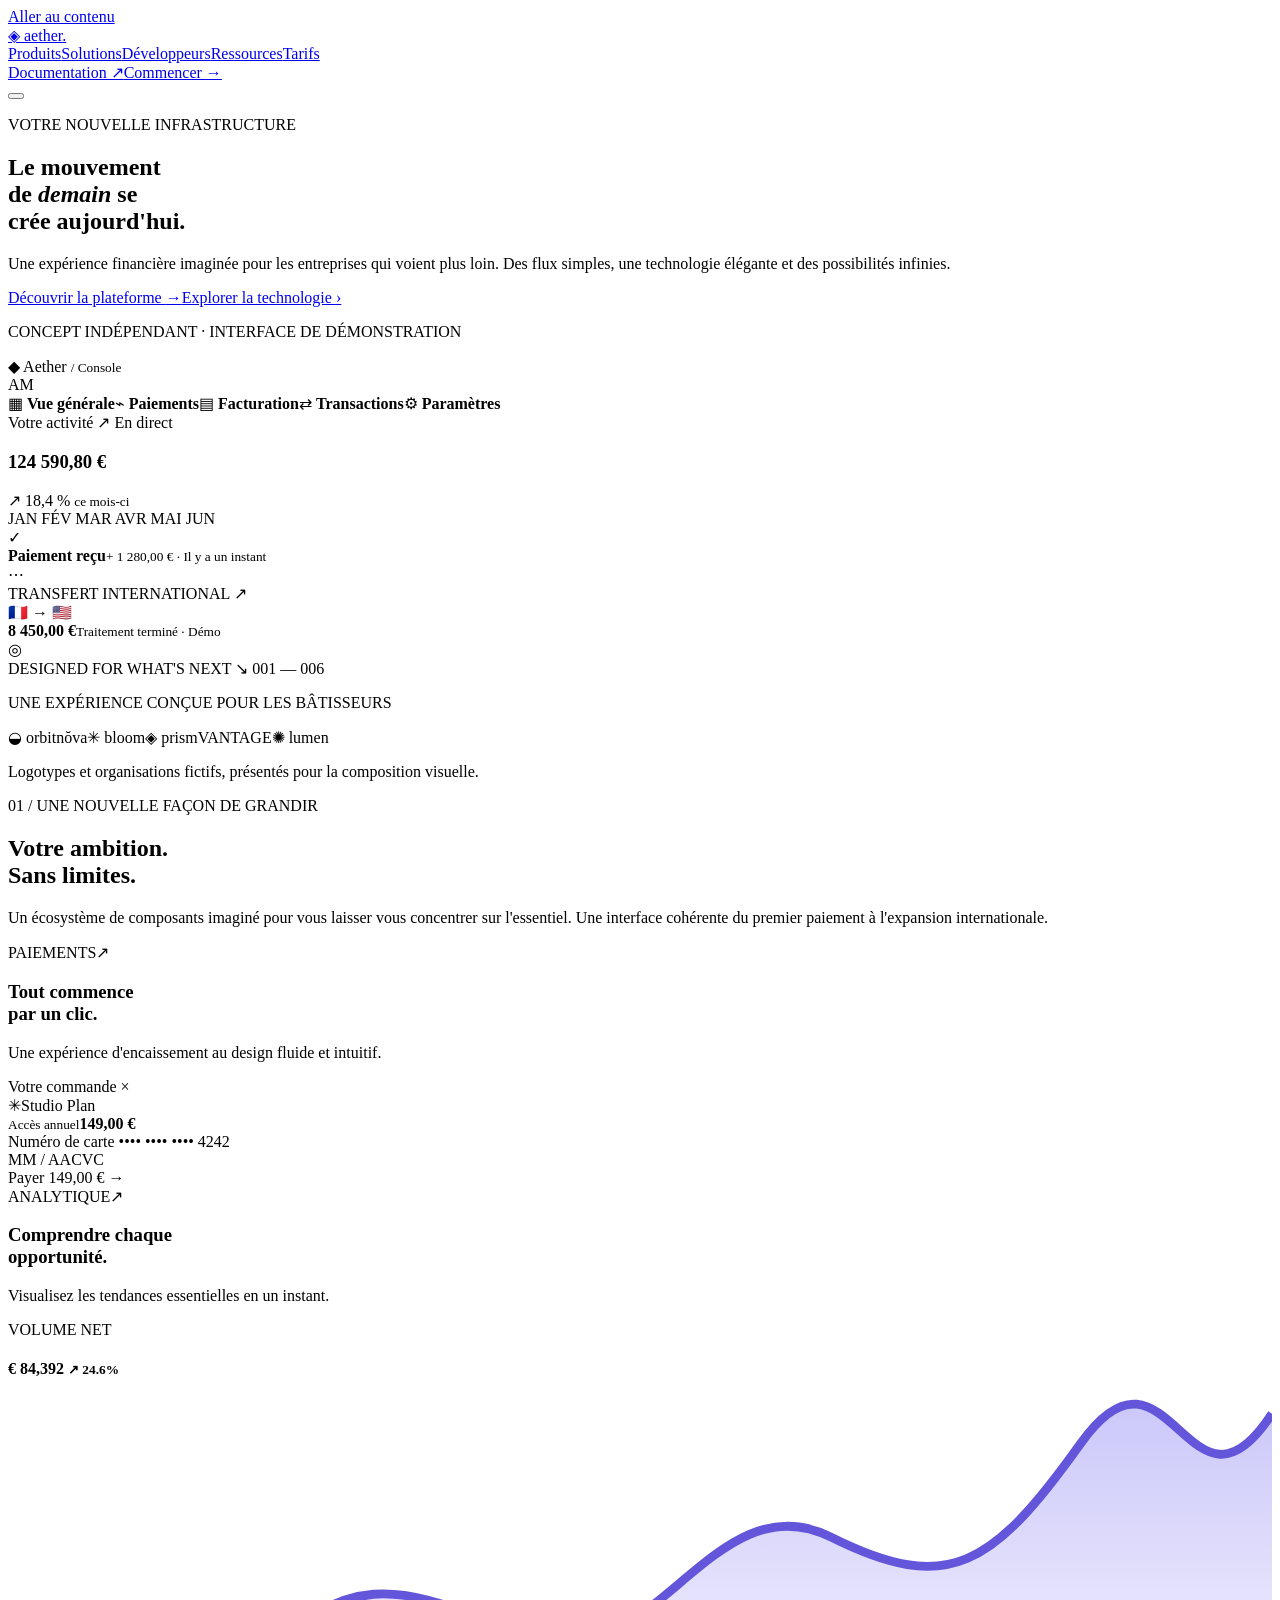
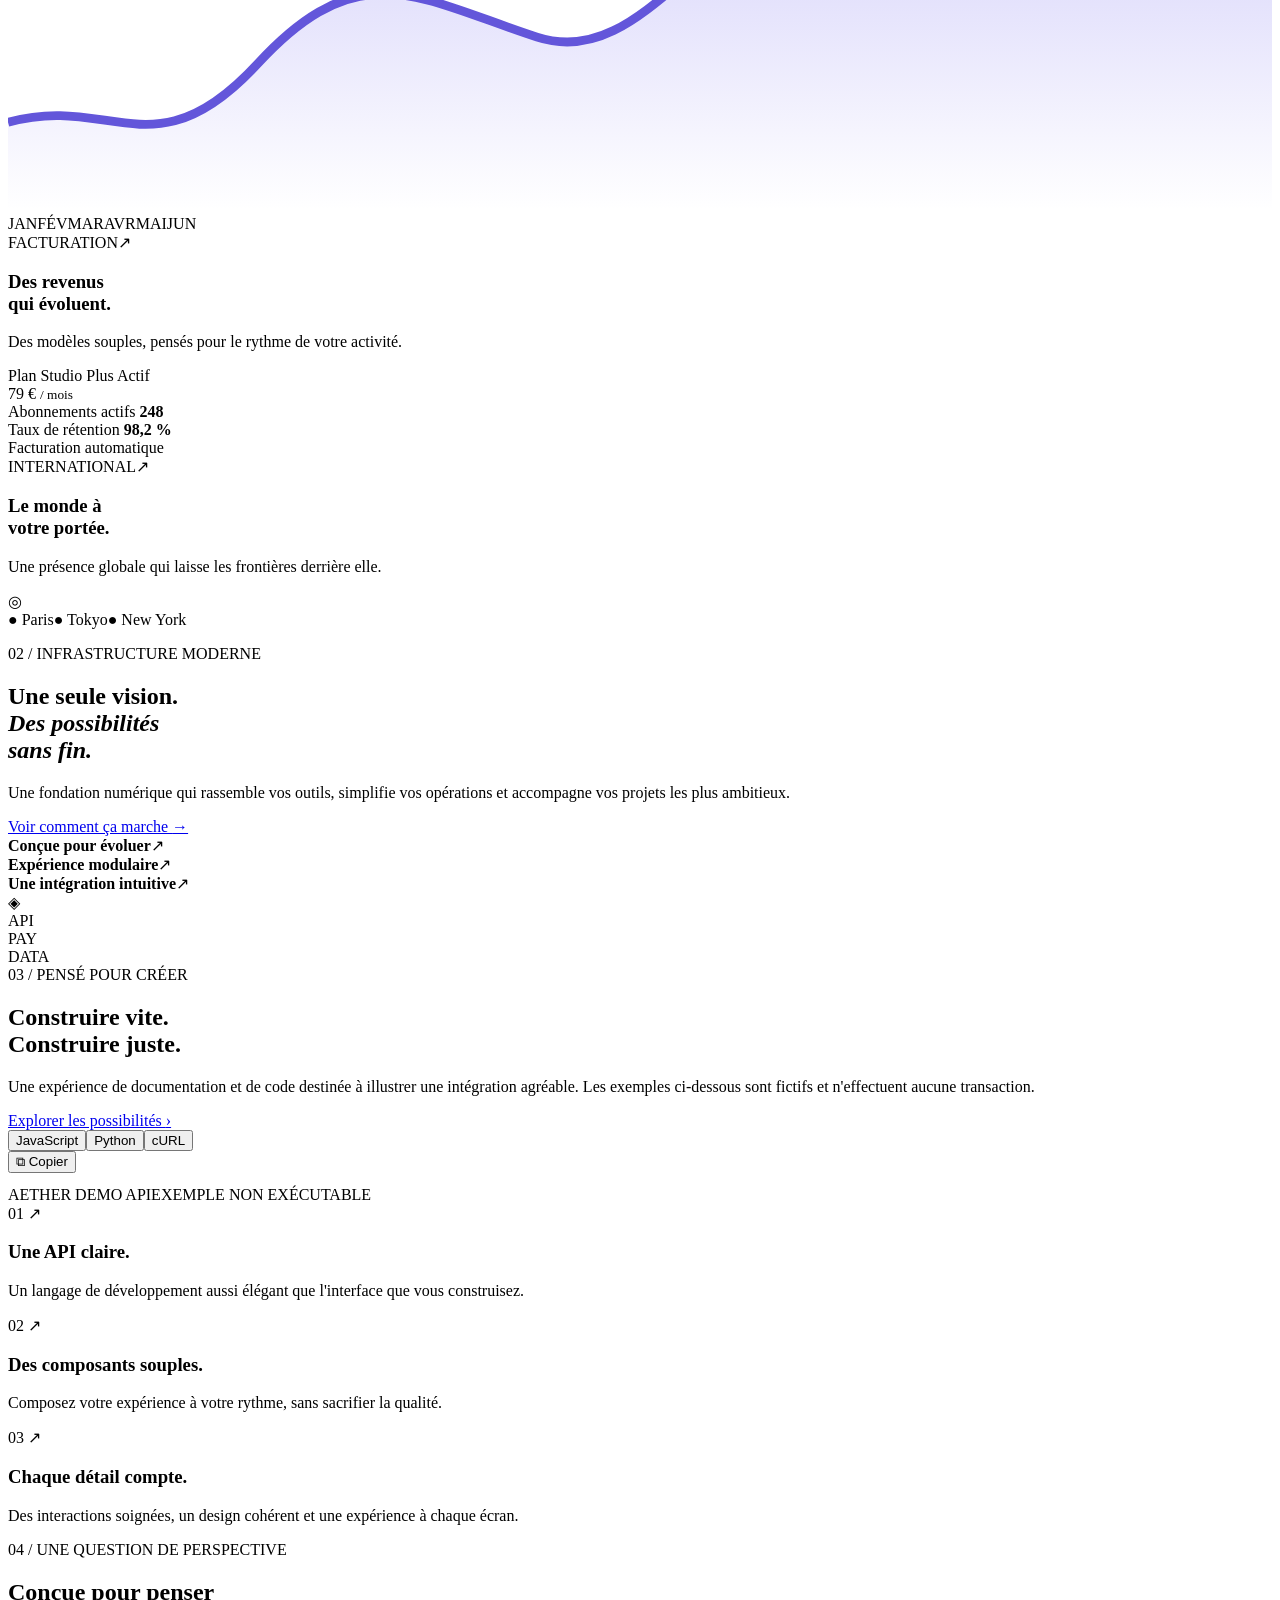
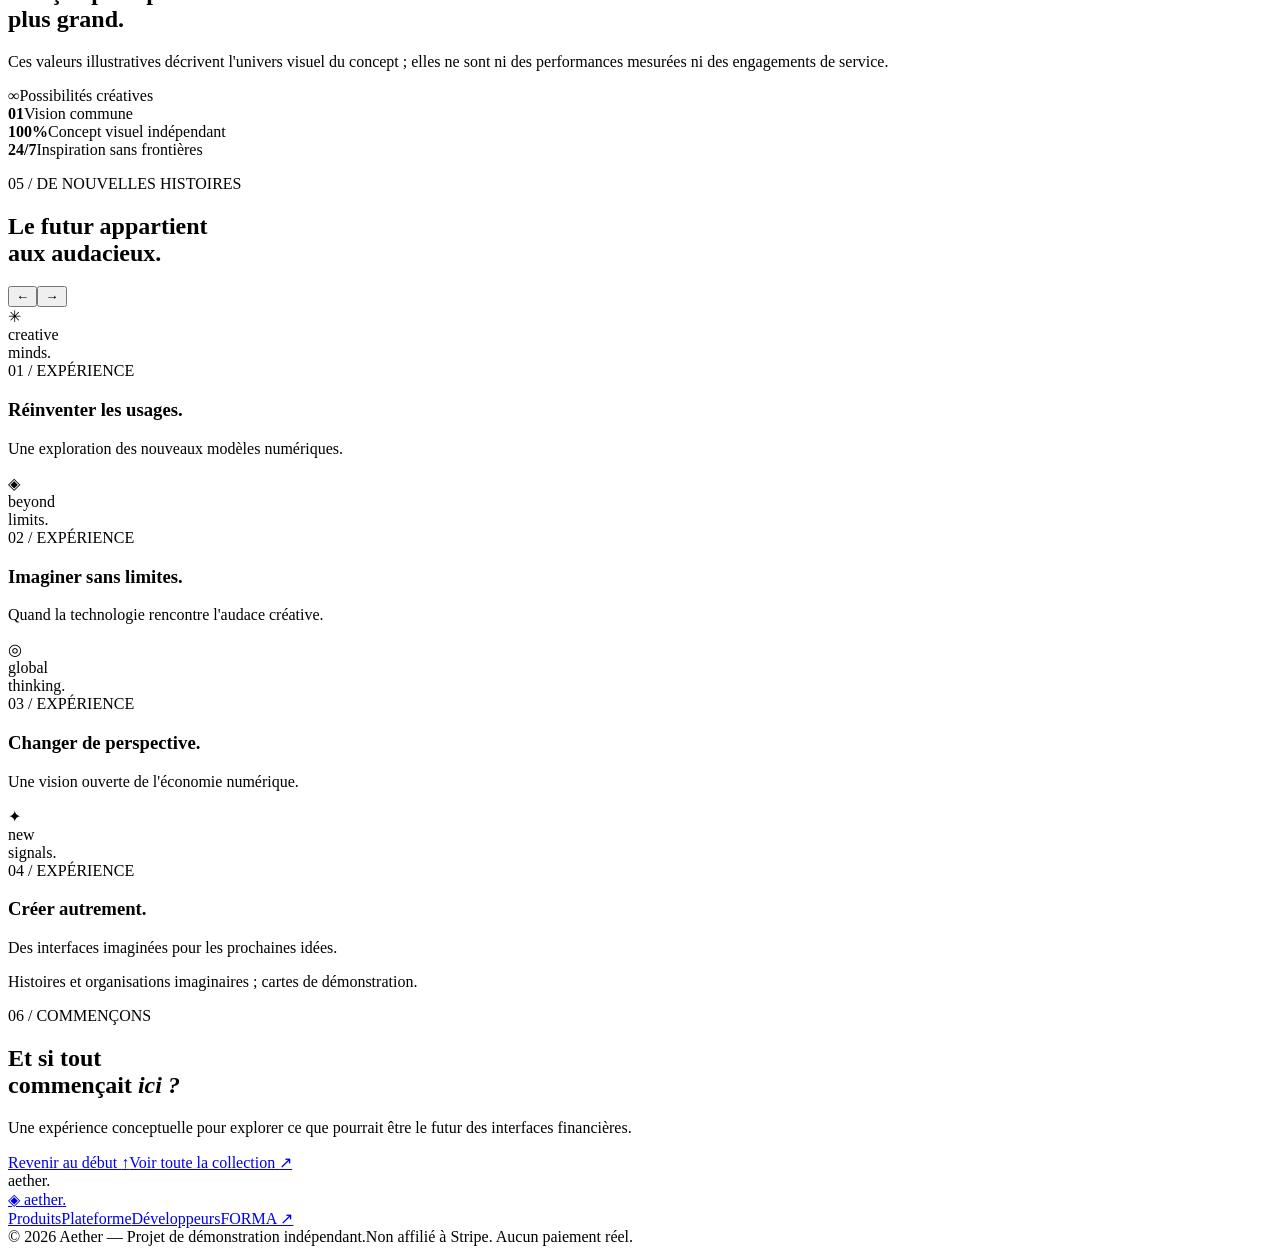
==== pages/aether/index.html @ bb443828 "feat(aether): build Stripe-inspired French fintech landing experience" ====
<!doctype html>
<html lang="fr"><head>
<meta charset="utf-8"><meta name="viewport" content="width=device-width,initial-scale=1">
<meta name="theme-color" content="#f6f9fc"><meta name="description" content="Aether — une expérience de plateforme financière moderne, inspirée des codes de design fintech. Démonstration indépendante.">
<title>Aether — L'avenir se construit maintenant</title>
<link rel="preconnect" href="https://fonts.googleapis.com"><link rel="preconnect" href="https://fonts.gstatic.com" crossorigin>
<link href="https://fonts.googleapis.com/css2?family=DM+Sans:wght@400;500;600;700&family=Inter:wght@400;500;600;700;800;900&display=swap" rel="stylesheet">
<link rel="stylesheet" href="./styles.css"><script src="./script.js" defer></script>
</head><body>
<a class="skip" href="#main">Aller au contenu</a>
<div class="reading-progress" aria-hidden="true"></div>
<div class="hero-bg" aria-hidden="true"><div class="aurora aurora-1"></div><div class="aurora aurora-2"></div><div class="aurora aurora-3"></div><div class="grain"></div></div>
<header class="header" id="top"><nav class="nav wrap" aria-label="Navigation principale">
<a href="#top" class="logo" aria-label="Aether accueil"><span class="logo-mark">◈</span> aether<span class="logo-dot">.</span></a>
<div class="nav-menu" id="nav-menu">
<a href="#solutions">Produits</a><a href="#platform">Solutions</a><a href="#developers">Développeurs</a><a href="#stories">Ressources</a><a href="#contact">Tarifs</a>
</div><div class="nav-right"><a href="#developers" class="nav-login">Documentation ↗</a><a href="#contact" class="nav-signup">Commencer <span>→</span></a></div>
<button class="mobile-toggle" type="button" aria-label="Ouvrir le menu" aria-controls="nav-menu" aria-expanded="false"><span></span><span></span></button>
</nav></header>
<main id="main">
<section class="hero wrap">
<div class="hero-copy reveal"><p class="hero-kicker"><span class="pulse"></span> VOTRE NOUVELLE INFRASTRUCTURE</p><h1>Le mouvement<br>de <em>demain</em> se<br>crée aujourd'hui.</h1><p class="hero-sub">Une expérience financière imaginée pour les entreprises qui voient plus loin. Des flux simples, une technologie élégante et des possibilités infinies.</p>
<div class="hero-actions"><a class="btn btn-dark" href="#solutions">Découvrir la plateforme <span>→</span></a><a class="inline-link" href="#developers">Explorer la technologie <span>›</span></a></div>
<p class="demo-label">CONCEPT INDÉPENDANT · INTERFACE DE DÉMONSTRATION</p>
</div>
<div class="hero-visual reveal" aria-label="Illustration interactive de l'interface Aether">
<div class="glow-field"></div>
<div class="dashboard panel" data-tilt><div class="dashboard-top"><div class="dash-brand"><span class="dash-diamond">◆</span> Aether <small>/ Console</small></div><div class="dash-avatar">AM</div></div>
<div class="dash-sidebar"><span class="side-active">▦ <b>Vue générale</b></span><span>⌁ <b>Paiements</b></span><span>▤ <b>Facturation</b></span><span>⇄ <b>Transactions</b></span><span>⚙ <b>Paramètres</b></span></div>
<div class="dash-body"><div class="dash-eyebrow">Votre activité <span>↗ En direct</span></div><h3>124 590,80 €</h3><span class="growth">↗ 18,4 % <small>ce mois-ci</small></span><div class="bar-chart" aria-label="Graphique décoratif des transactions"><i style="height:35%"></i><i style="height:57%"></i><i style="height:42%"></i><i style="height:72%"></i><i style="height:55%"></i><i style="height:68%"></i><i style="height:44%"></i><i style="height:86%"></i><i style="height:65%"></i><i style="height:90%"></i><i style="height:78%"></i><i style="height:100%"></i></div><div class="chart-axis">JAN <span>FÉV</span> MAR <span>AVR</span> MAI <span>JUN</span></div></div>
<div class="payment-toast"><span class="toast-icon">✓</span><div><b>Paiement reçu</b><small>+ 1 280,00 € · Il y a un instant</small></div><span class="toast-more">⋯</span></div>
</div>
<div class="float-card card-mini"><div class="mini-top">TRANSFERT INTERNATIONAL <span>↗</span></div><div class="mini-flags">🇫🇷 <span>→</span> 🇺🇸</div><strong>8 450,00 €</strong><small>Traitement terminé · Démo</small></div>
<div class="float-circle">◎</div>
</div>
<div class="hero-edge">DESIGNED FOR WHAT'S NEXT <span>↘</span> 001 — 006</div>
</section>

<section class="brands wrap reveal"><p>UNE EXPÉRIENCE CONÇUE POUR LES BÂTISSEURS</p><div class="brand-row" aria-label="Marques fictives de démonstration"><span>◒ orbit</span><span>nŏva</span><span>✳ bloom</span><span>◈ prism</span><span>VANTAGE</span><span>✺ lumen</span></div><p class="fiction-note">Logotypes et organisations fictifs, présentés pour la composition visuelle.</p></section>

<section class="intro section-pad wrap reveal" id="solutions"><p class="section-kicker"><span class="tiny-bar"></span> 01 / UNE NOUVELLE FAÇON DE GRANDIR</p><div class="intro-grid"><h2>Votre ambition.<br><span>Sans limites.</span></h2><p>Un écosystème de composants imaginé pour vous laisser vous concentrer sur l'essentiel. Une interface cohérente du premier paiement à l'expansion internationale.</p></div>
<div class="solution-grid">
<article class="solution-card tone-lilac"><div class="card-head"><span class="tag">PAIEMENTS</span><span class="corner-arrow">↗</span></div><h3>Tout commence<br>par un clic.</h3><p>Une expérience d'encaissement au design fluide et intuitif.</p><div class="checkout-mock"><div class="mock-label">Votre commande <span>×</span></div><div class="mock-product"><span class="mock-product-icon">✳</span><span>Studio Plan<br><small>Accès annuel</small></span><strong>149,00 €</strong></div><div class="mock-input">Numéro de carte <span>•••• •••• •••• 4242</span></div><div class="mock-two"><span>MM / AA</span><span>CVC</span></div><div class="mock-pay">Payer 149,00 € <span>→</span></div></div></article>
<article class="solution-card tone-blue"><div class="card-head"><span class="tag">ANALYTIQUE</span><span class="corner-arrow">↗</span></div><h3>Comprendre chaque<br>opportunité.</h3><p>Visualisez les tendances essentielles en un instant.</p><div class="analytics-mock"><span>VOLUME NET</span><h4>€ 84,392 <small>↗ 24.6%</small></h4><svg viewBox="0 0 430 140" preserveAspectRatio="none" aria-hidden="true"><defs><linearGradient id="curve" x1="0" y1="0" x2="0" y2="1"><stop stop-color="#786df0" stop-opacity=".38"/><stop offset="1" stop-color="#786df0" stop-opacity="0"/></linearGradient></defs><path d="M0 110 C35 100,50 128,85 90 S140 68,180 81 S240 27,280 47 S335 57,365 15 S402 48,430 5 L430 140 L0 140Z" fill="url(#curve)"/><path d="M0 110 C35 100,50 128,85 90 S140 68,180 81 S240 27,280 47 S335 57,365 15 S402 48,430 5" fill="none" stroke="#6356da" stroke-width="3"/></svg><div class="analytics-bottom"><span>JAN</span><span>FÉV</span><span>MAR</span><span>AVR</span><span>MAI</span><span>JUN</span></div></div></article>
<article class="solution-card tone-peach"><div class="card-head"><span class="tag">FACTURATION</span><span class="corner-arrow">↗</span></div><h3>Des revenus<br>qui évoluent.</h3><p>Des modèles souples, pensés pour le rythme de votre activité.</p><div class="billing-mock"><span class="billing-title">Plan Studio Plus <span>Actif</span></span><div class="billing-price">79 € <small>/ mois</small></div><div class="billing-line"></div><div class="billing-row">Abonnements actifs <b>248</b></div><div class="billing-row">Taux de rétention <b>98,2 %</b></div><div class="billing-toggle"><i></i> Facturation automatique</div></div></article>
<article class="solution-card tone-mint"><div class="card-head"><span class="tag">INTERNATIONAL</span><span class="corner-arrow">↗</span></div><h3>Le monde à<br>votre portée.</h3><p>Une présence globale qui laisse les frontières derrière elle.</p><div class="globe-mock"><div class="globe-ring one"></div><div class="globe-ring two"></div><div class="globe-core">◎</div><span class="globe-marker marker-one">● Paris</span><span class="globe-marker marker-two">● Tokyo</span><span class="globe-marker marker-three">● New York</span></div></article>
</div></section>

<section class="platform" id="platform"><div class="wrap platform-grid"><div class="platform-copy reveal"><p class="section-kicker light-kicker"><span class="tiny-bar"></span> 02 / INFRASTRUCTURE MODERNE</p><h2>Une seule vision.<br><em>Des possibilités<br>sans fin.</em></h2><p>Une fondation numérique qui rassemble vos outils, simplifie vos opérations et accompagne vos projets les plus ambitieux.</p><a href="#developers" class="btn btn-light">Voir comment ça marche <span>→</span></a><div class="platform-lines"><div><b>Conçue pour évoluer</b><span>↗</span></div><div><b>Expérience modulaire</b><span>↗</span></div><div><b>Une intégration intuitive</b><span>↗</span></div></div></div>
<div class="platform-art reveal"><div class="orbital-grid"></div><div class="core-ring ring-1"></div><div class="core-ring ring-2"></div><div class="core-ring ring-3"></div><div class="glowing-center"><span>◈</span></div><div class="orbit-node node-a">API</div><div class="orbit-node node-b">PAY</div><div class="orbit-node node-c">DATA</div></div></div></section>

<section class="dev-section section-pad wrap" id="developers"><div class="section-kicker"><span class="tiny-bar"></span> 03 / PENSÉ POUR CRÉER</div><div class="dev-header reveal"><div><h2>Construire vite.<br><span>Construire juste.</span></h2><p>Une expérience de documentation et de code destinée à illustrer une intégration agréable. Les exemples ci-dessous sont fictifs et n'effectuent aucune transaction.</p></div><a href="#contact" class="inline-link">Explorer les possibilités <span>›</span></a></div>
<div class="dev-grid"><div class="code-window reveal"><div class="code-toolbar"><span class="code-dots"><i></i><i></i><i></i></span><div class="tabs" role="tablist" aria-label="Exemples de code"><button type="button" role="tab" id="tab-js" aria-selected="true" aria-controls="code-content" data-code="js">JavaScript</button><button type="button" role="tab" id="tab-py" aria-selected="false" aria-controls="code-content" data-code="py" tabindex="-1">Python</button><button type="button" role="tab" id="tab-curl" aria-selected="false" aria-controls="code-content" data-code="curl" tabindex="-1">cURL</button></div><button type="button" id="copy-code" aria-label="Copier l'exemple de code">⧉ <span>Copier</span></button></div><pre id="code-content" role="tabpanel" aria-labelledby="tab-js" tabindex="0"><code></code></pre><div class="code-footer"><span><i></i> AETHER DEMO API</span><span>EXEMPLE NON EXÉCUTABLE</span></div></div>
<div class="dev-features reveal"><div class="dev-feature"><span>01 ↗</span><h3>Une API claire.</h3><p>Un langage de développement aussi élégant que l'interface que vous construisez.</p></div><div class="dev-feature"><span>02 ↗</span><h3>Des composants souples.</h3><p>Composez votre expérience à votre rythme, sans sacrifier la qualité.</p></div><div class="dev-feature"><span>03 ↗</span><h3>Chaque détail compte.</h3><p>Des interactions soignées, un design cohérent et une expérience à chaque écran.</p></div></div></div></section>

<section class="numbers-section"><div class="wrap"><p class="section-kicker"><span class="tiny-bar"></span> 04 / UNE QUESTION DE PERSPECTIVE</p><div class="numbers-top reveal"><h2>Conçue pour penser<br><span>plus grand.</span></h2><p>Ces valeurs illustratives décrivent l'univers visuel du concept ; elles ne sont ni des performances mesurées ni des engagements de service.</p></div><div class="numbers-grid"><div class="number"><strong>∞</strong><span>Possibilités créatives</span></div><div class="number"><strong>01</strong><span>Vision commune</span></div><div class="number"><strong>100%</strong><span>Concept visuel indépendant</span></div><div class="number"><strong>24/7</strong><span>Inspiration sans frontières</span></div></div></div></section>

<section class="stories section-pad wrap" id="stories"><p class="section-kicker"><span class="tiny-bar"></span> 05 / DE NOUVELLES HISTOIRES</p><div class="stories-top reveal"><h2>Le futur appartient<br><span>aux audacieux.</span></h2><div class="slider-actions"><button type="button" class="slider-btn" data-direction="-1" aria-label="Défiler à gauche">←</button><button type="button" class="slider-btn" data-direction="1" aria-label="Défiler à droite">→</button></div></div><div class="stories-track" tabindex="0" aria-label="Galerie horizontale de cartes conceptuelles"><article class="story-card story-one"><div class="story-visual"><span class="story-symbol">✳</span><div class="story-layer">creative<br>minds.</div></div><div class="story-info"><span>01 / EXPÉRIENCE</span><h3>Réinventer les usages.</h3><p>Une exploration des nouveaux modèles numériques.</p></div></article><article class="story-card story-two"><div class="story-visual"><span class="story-symbol">◈</span><div class="story-layer">beyond<br>limits.</div></div><div class="story-info"><span>02 / EXPÉRIENCE</span><h3>Imaginer sans limites.</h3><p>Quand la technologie rencontre l'audace créative.</p></div></article><article class="story-card story-three"><div class="story-visual"><span class="story-symbol">◎</span><div class="story-layer">global<br>thinking.</div></div><div class="story-info"><span>03 / EXPÉRIENCE</span><h3>Changer de perspective.</h3><p>Une vision ouverte de l'économie numérique.</p></div></article><article class="story-card story-four"><div class="story-visual"><span class="story-symbol">✦</span><div class="story-layer">new<br>signals.</div></div><div class="story-info"><span>04 / EXPÉRIENCE</span><h3>Créer autrement.</h3><p>Des interfaces imaginées pour les prochaines idées.</p></div></article></div><p class="stories-disclaimer">Histoires et organisations imaginaires ; cartes de démonstration.</p></section>

<section class="contact-section" id="contact"><div class="wrap contact-inner reveal"><p class="section-kicker"><span class="tiny-bar"></span> 06 / COMMENÇONS</p><h2>Et si tout<br>commençait <em>ici ?</em></h2><p>Une expérience conceptuelle pour explorer ce que pourrait être le futur des interfaces financières.</p><div class="contact-actions"><a class="btn btn-dark" href="#top">Revenir au début <span>↑</span></a><a class="inline-link" href="../../">Voir toute la collection <span>↗</span></a></div><span class="contact-watermark">aether.</span></div></section>
</main>
<footer class="footer"><div class="wrap footer-top"><a class="logo footer-logo" href="#top"><span class="logo-mark">◈</span> aether<span class="logo-dot">.</span></a><div class="footer-links"><a href="#solutions">Produits</a><a href="#platform">Plateforme</a><a href="#developers">Développeurs</a><a href="../../">FORMA ↗</a></div></div><div class="wrap footer-bottom"><span>© 2026 Aether — Projet de démonstration indépendant.</span><span>Non affilié à Stripe. Aucun paiement réel.</span></div></footer>
</body></html>
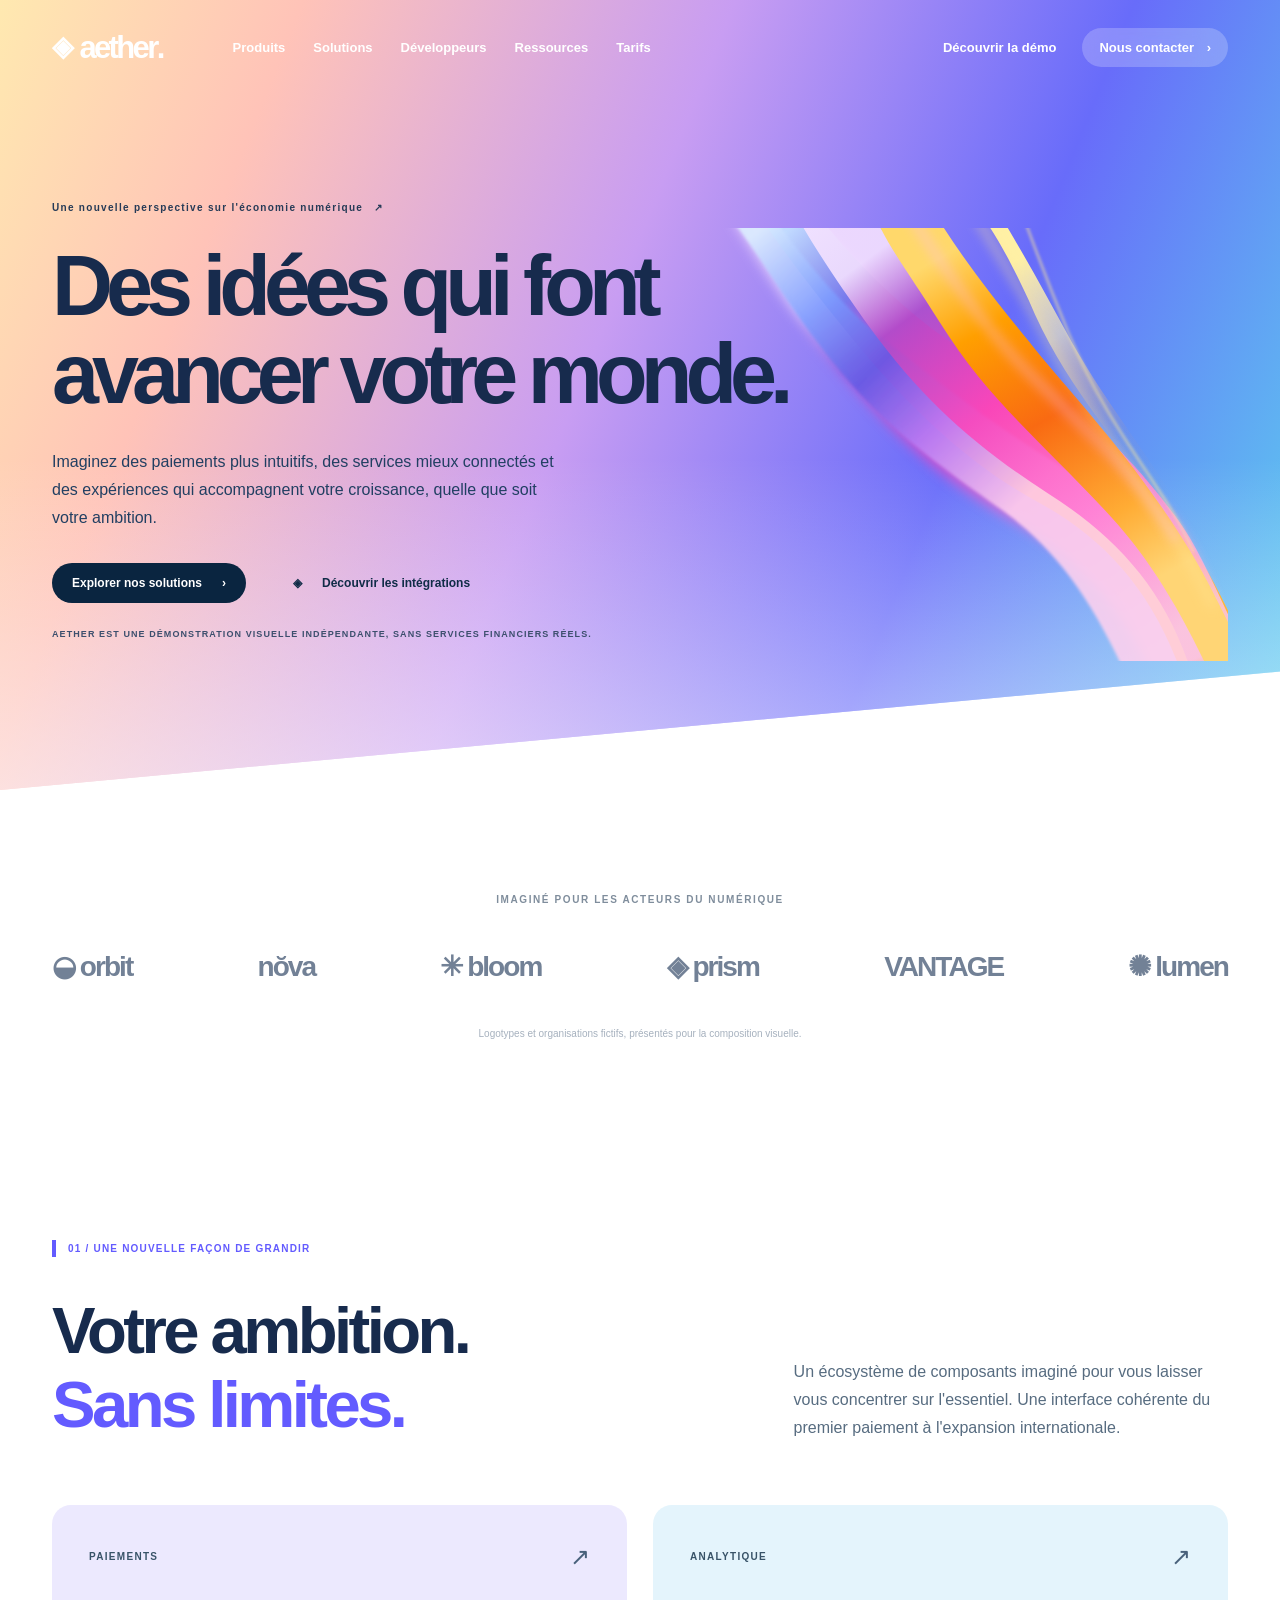
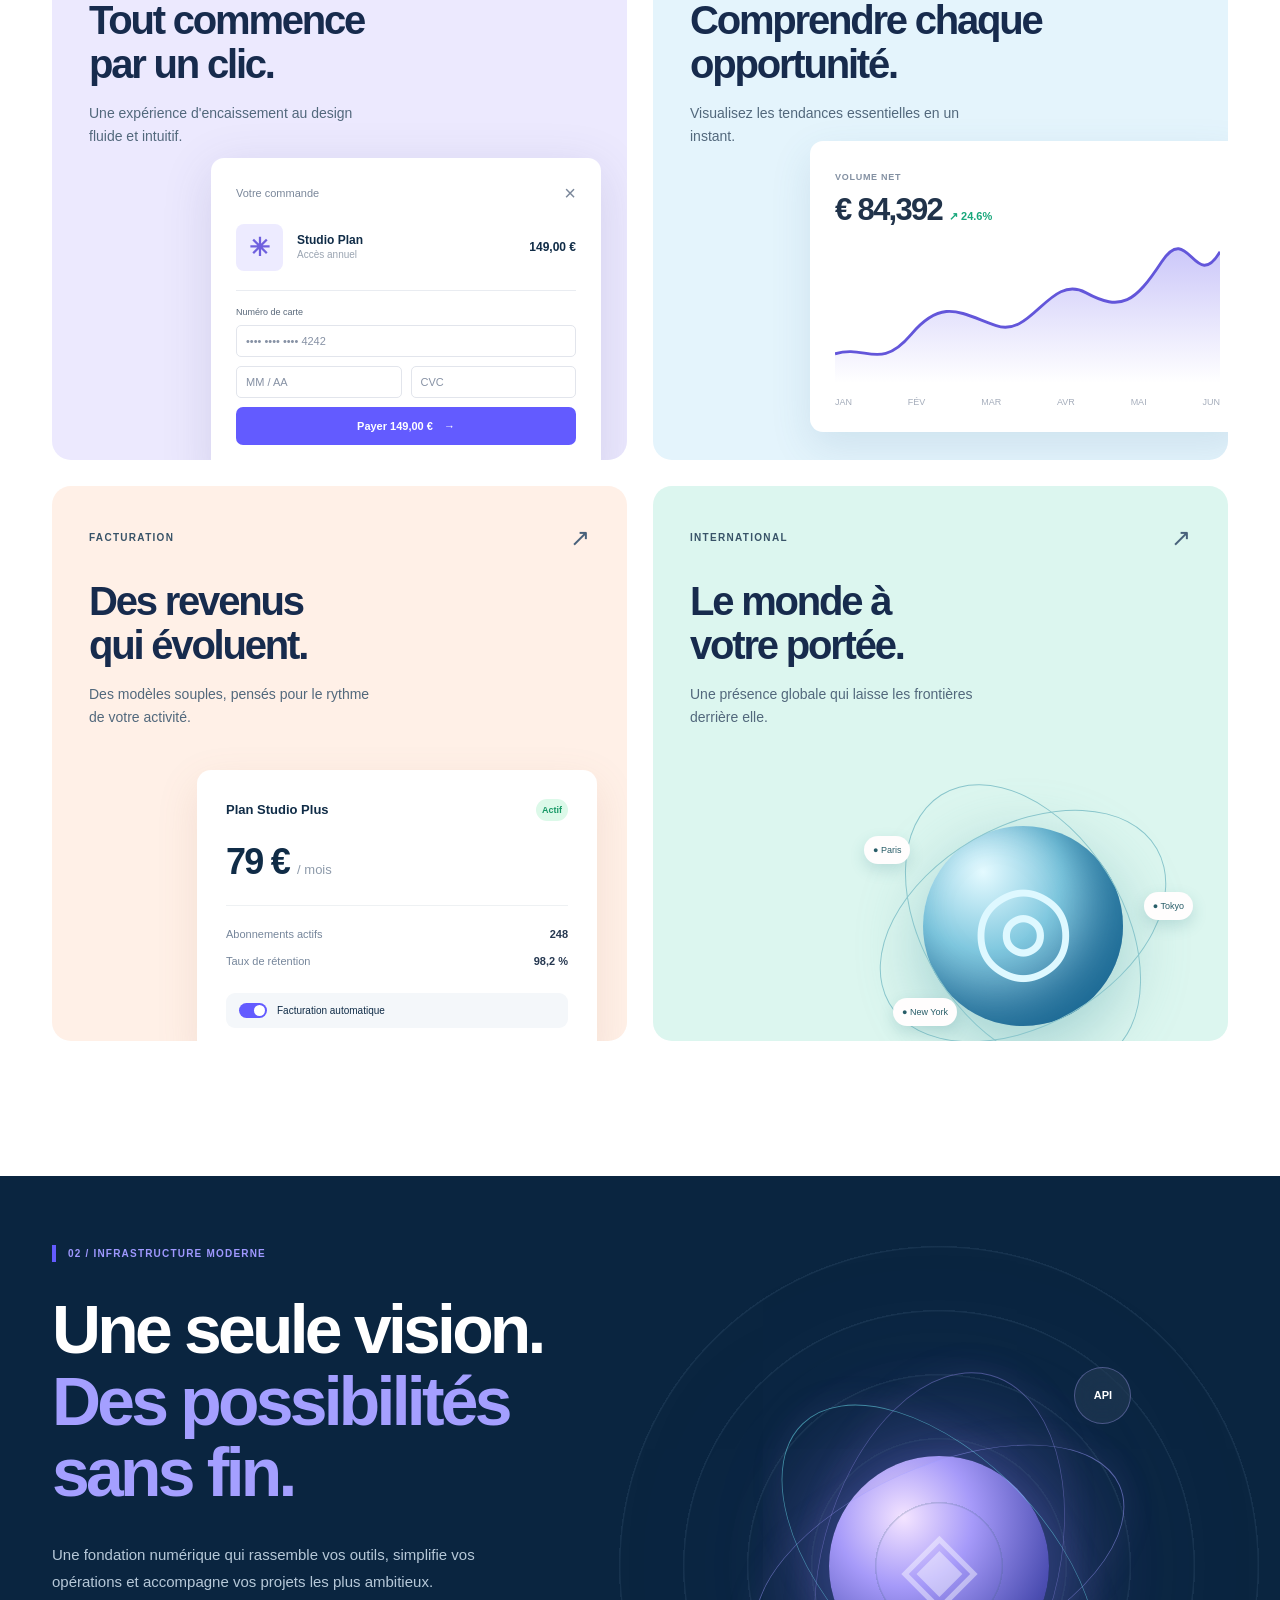
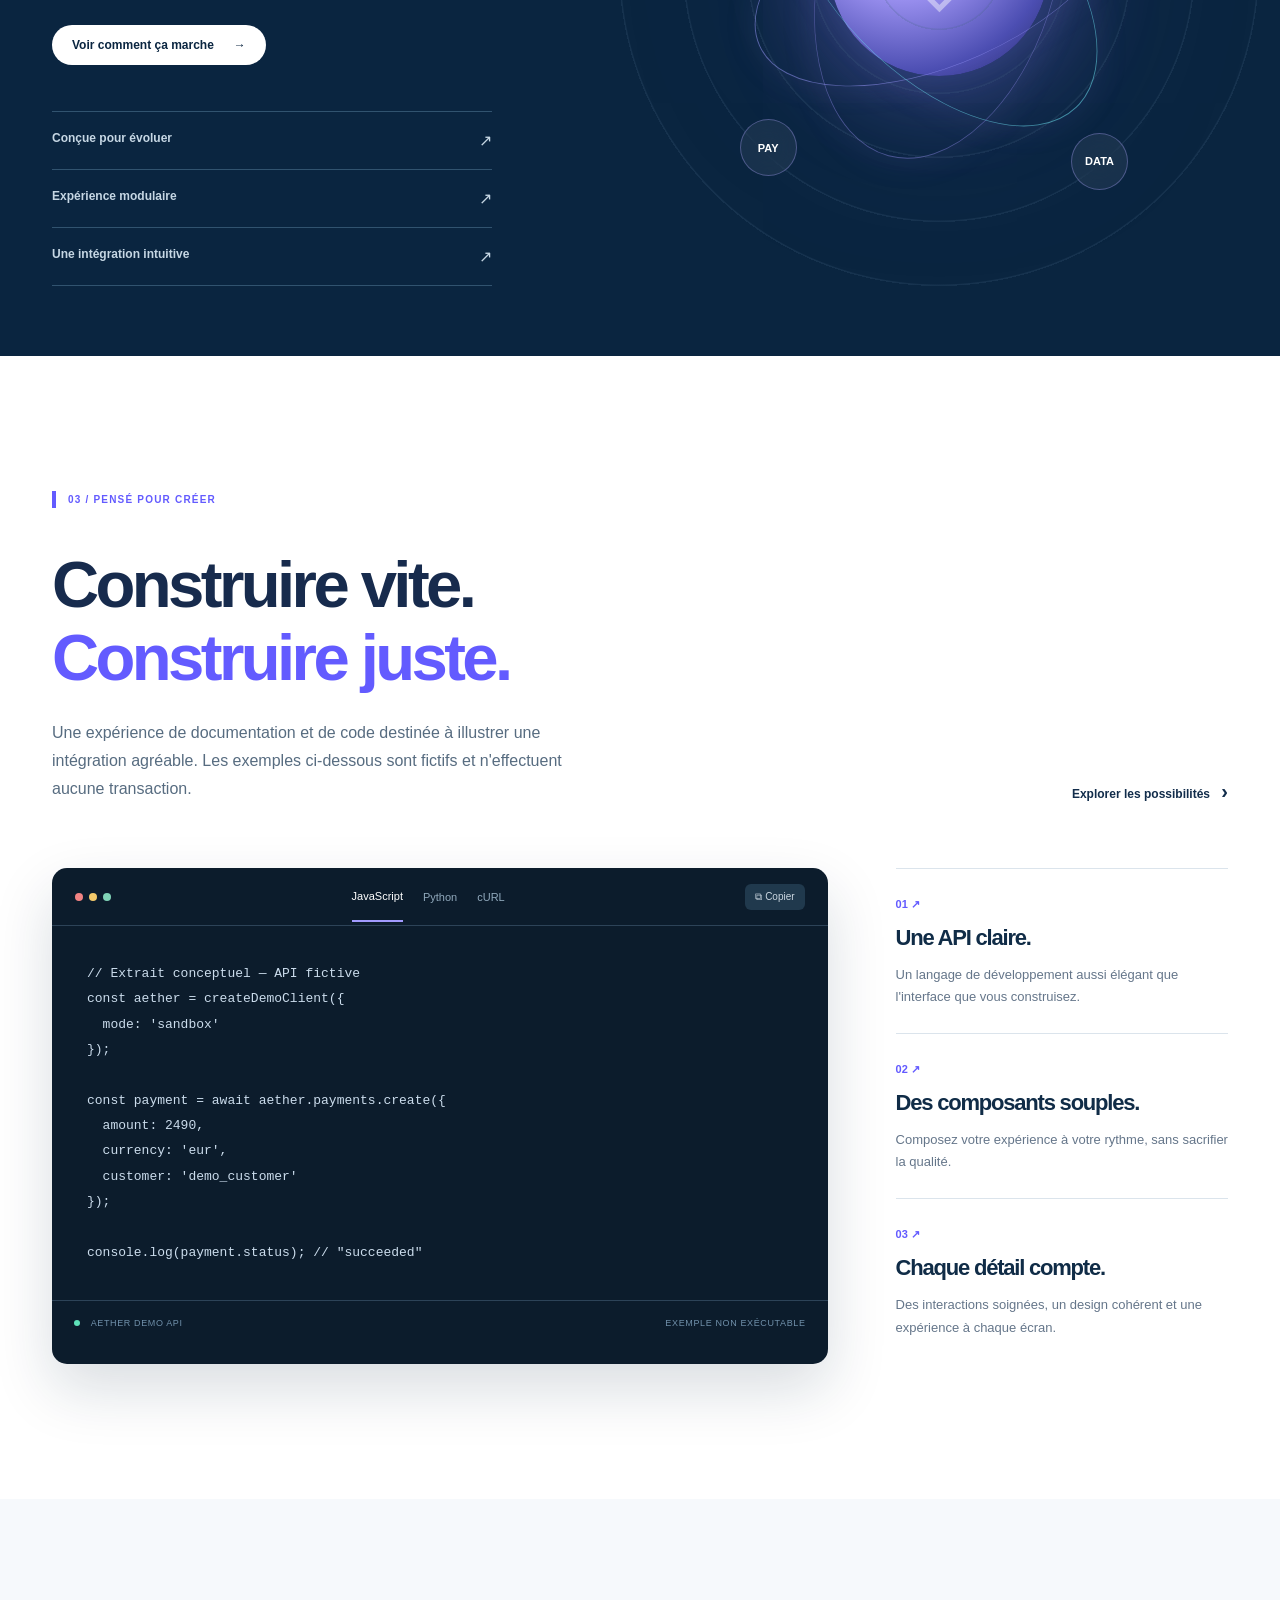
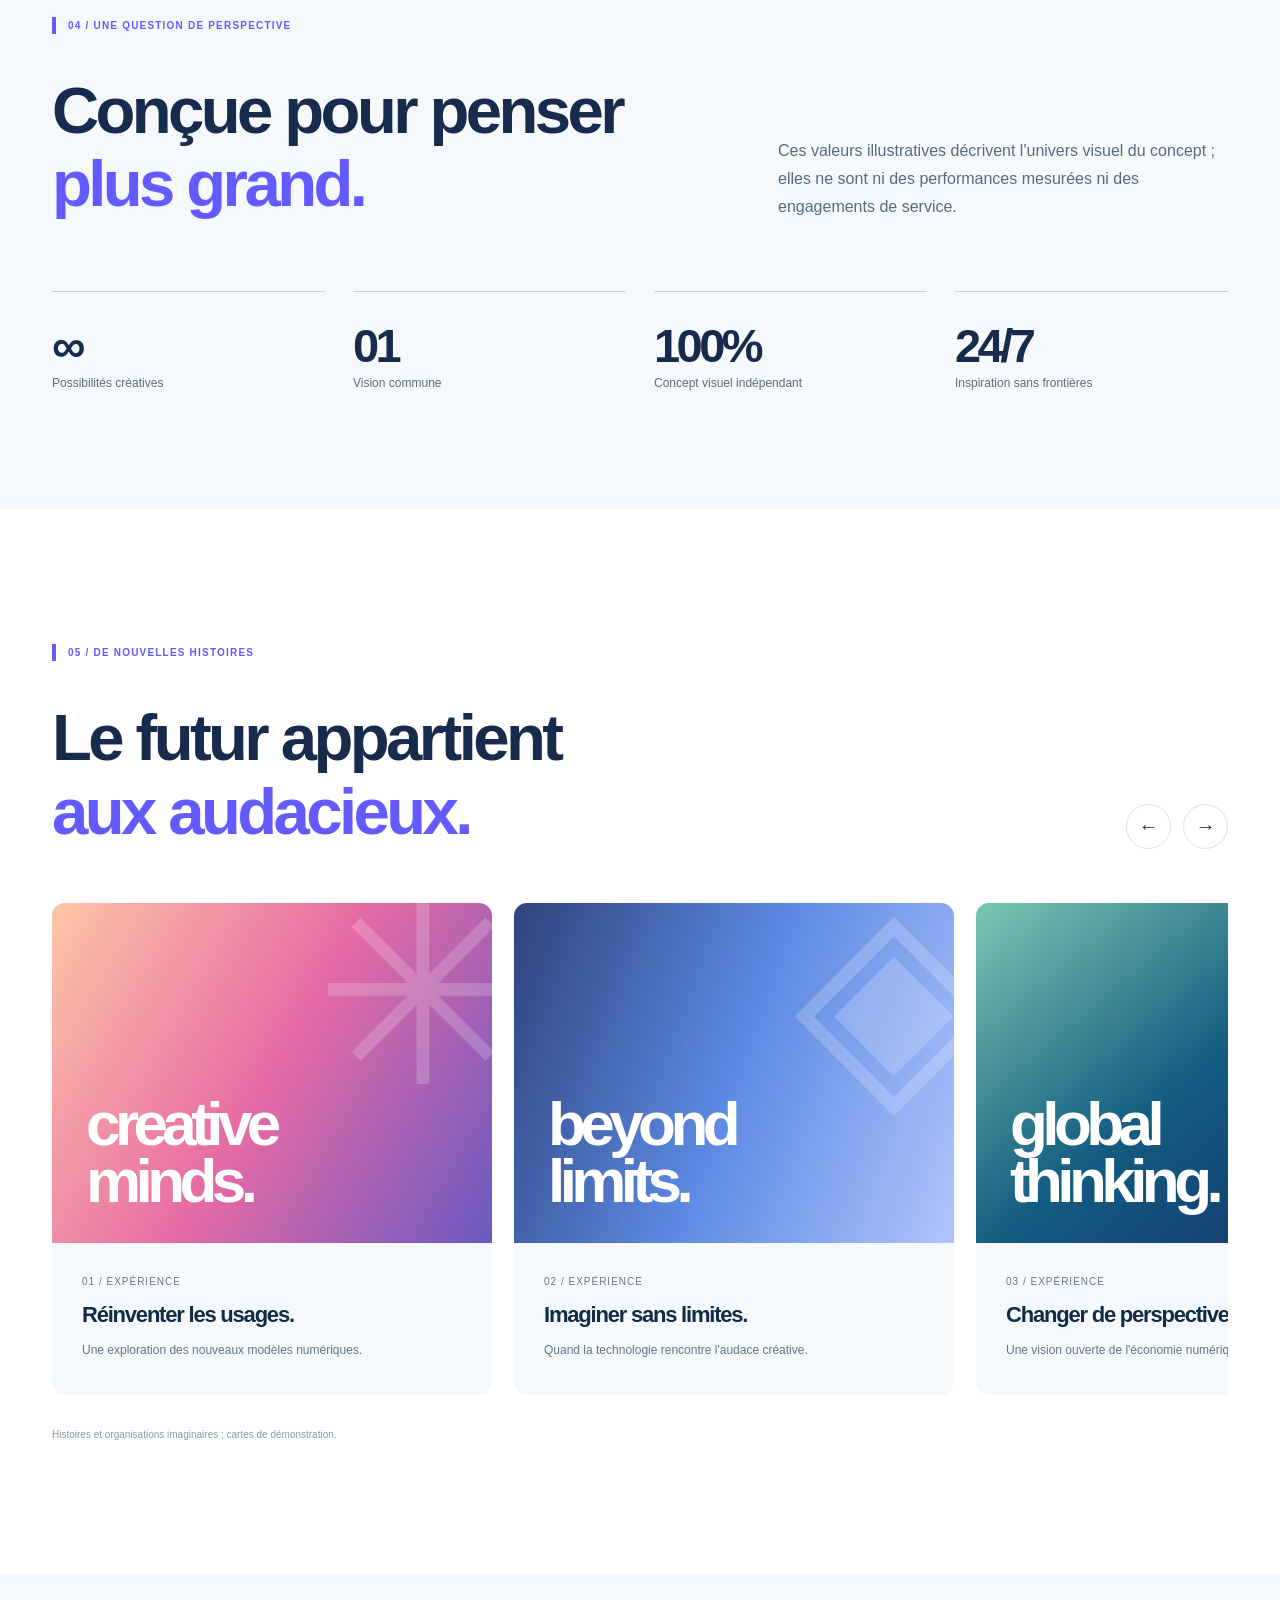
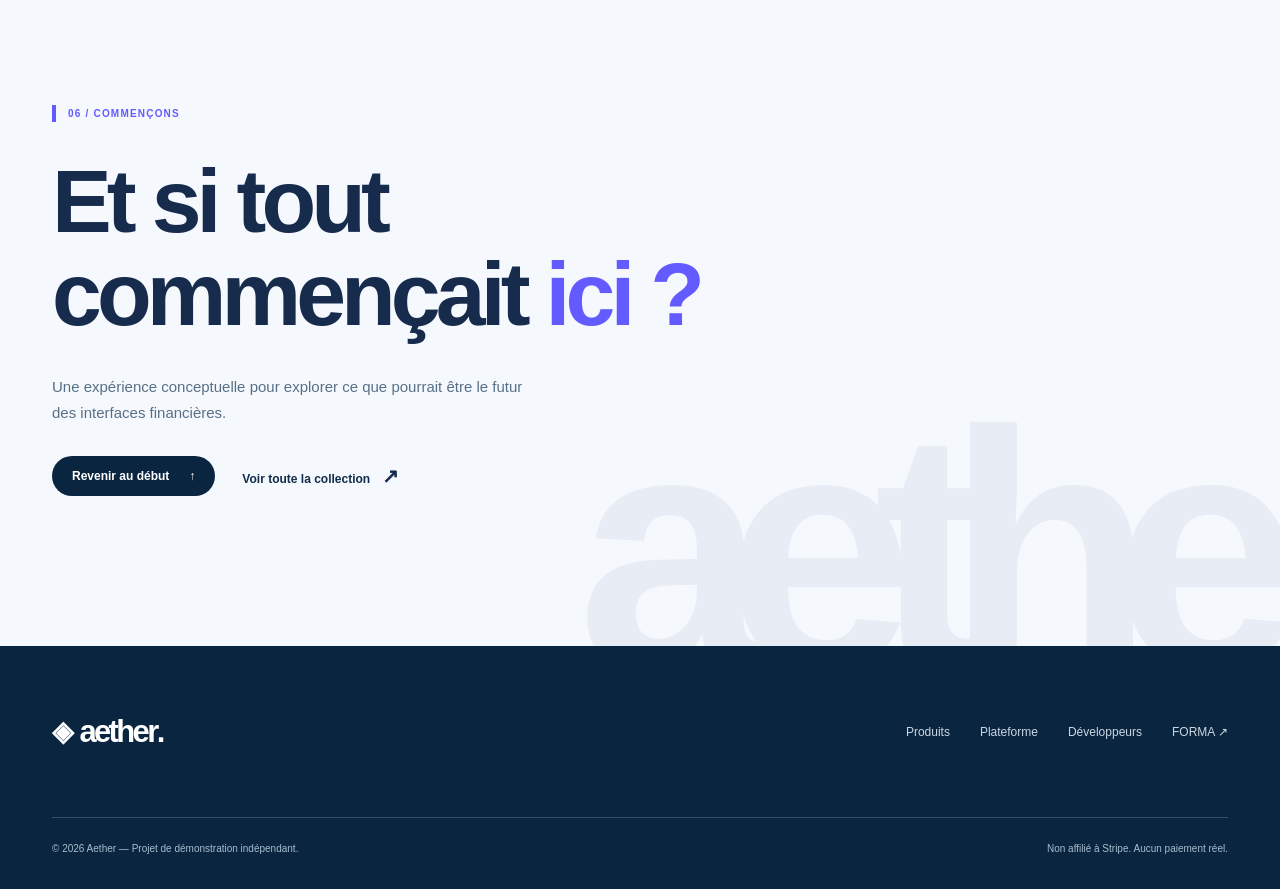
==== commit 7cc59ee7: "feat(aether): rebuild hero for refreshed Stripe-inspired white ribbon direction" ====
--- a/pages/aether/index.html
+++ b/pages/aether/index.html
@@ -9,34 +9,27 @@
 </head><body>
 <a class="skip" href="#main">Aller au contenu</a>
 <div class="reading-progress" aria-hidden="true"></div>
-<div class="hero-bg" aria-hidden="true"><div class="aurora aurora-1"></div><div class="aurora aurora-2"></div><div class="aurora aurora-3"></div><div class="grain"></div></div>
+<div class="hero-bg" aria-hidden="true"></div>
 <header class="header" id="top"><nav class="nav wrap" aria-label="Navigation principale">
 <a href="#top" class="logo" aria-label="Aether accueil"><span class="logo-mark">◈</span> aether<span class="logo-dot">.</span></a>
 <div class="nav-menu" id="nav-menu">
 <a href="#solutions">Produits</a><a href="#platform">Solutions</a><a href="#developers">Développeurs</a><a href="#stories">Ressources</a><a href="#contact">Tarifs</a>
-</div><div class="nav-right"><a href="#developers" class="nav-login">Documentation ↗</a><a href="#contact" class="nav-signup">Commencer <span>→</span></a></div>
+</div><div class="nav-right"><a href="#developers" class="nav-login">Découvrir la démo</a><a href="#contact" class="nav-signup">Nous contacter <span>›</span></a></div>
 <button class="mobile-toggle" type="button" aria-label="Ouvrir le menu" aria-controls="nav-menu" aria-expanded="false"><span></span><span></span></button>
 </nav></header>
 <main id="main">
-<section class="hero wrap">
-<div class="hero-copy reveal"><p class="hero-kicker"><span class="pulse"></span> VOTRE NOUVELLE INFRASTRUCTURE</p><h1>Le mouvement<br>de <em>demain</em> se<br>crée aujourd'hui.</h1><p class="hero-sub">Une expérience financière imaginée pour les entreprises qui voient plus loin. Des flux simples, une technologie élégante et des possibilités infinies.</p>
-<div class="hero-actions"><a class="btn btn-dark" href="#solutions">Découvrir la plateforme <span>→</span></a><a class="inline-link" href="#developers">Explorer la technologie <span>›</span></a></div>
-<p class="demo-label">CONCEPT INDÉPENDANT · INTERFACE DE DÉMONSTRATION</p>
+<section class="hero wrap hero-refresh" aria-labelledby="hero-title">
+<div class="hero-copy reveal">
+<p class="hero-kicker">Une nouvelle perspective sur l'économie numérique <span class="hero-kicker-accent">↗</span></p>
+<h1 id="hero-title">Des idées qui font<br><span>avancer votre monde.</span></h1>
+<p class="hero-sub">Imaginez des paiements plus intuitifs, des services mieux connectés et des expériences qui accompagnent votre croissance, quelle que soit votre ambition.</p>
+<div class="hero-actions"><a class="btn btn-dark" href="#solutions">Explorer nos solutions <span>›</span></a><a class="btn btn-outline" href="#developers"><span class="demo-glyph" aria-hidden="true">◈</span> Découvrir les intégrations</a></div>
+<p class="demo-label">AETHER EST UNE DÉMONSTRATION VISUELLE INDÉPENDANTE, SANS SERVICES FINANCIERS RÉELS.</p>
 </div>
-<div class="hero-visual reveal" aria-label="Illustration interactive de l'interface Aether">
-<div class="glow-field"></div>
-<div class="dashboard panel" data-tilt><div class="dashboard-top"><div class="dash-brand"><span class="dash-diamond">◆</span> Aether <small>/ Console</small></div><div class="dash-avatar">AM</div></div>
-<div class="dash-sidebar"><span class="side-active">▦ <b>Vue générale</b></span><span>⌁ <b>Paiements</b></span><span>▤ <b>Facturation</b></span><span>⇄ <b>Transactions</b></span><span>⚙ <b>Paramètres</b></span></div>
-<div class="dash-body"><div class="dash-eyebrow">Votre activité <span>↗ En direct</span></div><h3>124 590,80 €</h3><span class="growth">↗ 18,4 % <small>ce mois-ci</small></span><div class="bar-chart" aria-label="Graphique décoratif des transactions"><i style="height:35%"></i><i style="height:57%"></i><i style="height:42%"></i><i style="height:72%"></i><i style="height:55%"></i><i style="height:68%"></i><i style="height:44%"></i><i style="height:86%"></i><i style="height:65%"></i><i style="height:90%"></i><i style="height:78%"></i><i style="height:100%"></i></div><div class="chart-axis">JAN <span>FÉV</span> MAR <span>AVR</span> MAI <span>JUN</span></div></div>
-<div class="payment-toast"><span class="toast-icon">✓</span><div><b>Paiement reçu</b><small>+ 1 280,00 € · Il y a un instant</small></div><span class="toast-more">⋯</span></div>
-</div>
-<div class="float-card card-mini"><div class="mini-top">TRANSFERT INTERNATIONAL <span>↗</span></div><div class="mini-flags">🇫🇷 <span>→</span> 🇺🇸</div><strong>8 450,00 €</strong><small>Traitement terminé · Démo</small></div>
-<div class="float-circle">◎</div>
-</div>
-<div class="hero-edge">DESIGNED FOR WHAT'S NEXT <span>↘</span> 001 — 006</div>
+<div class="hero-ribbon" aria-hidden="true"><img src="./aurora-ribbon.svg" alt=""></div>
 </section>
 
-<section class="brands wrap reveal"><p>UNE EXPÉRIENCE CONÇUE POUR LES BÂTISSEURS</p><div class="brand-row" aria-label="Marques fictives de démonstration"><span>◒ orbit</span><span>nŏva</span><span>✳ bloom</span><span>◈ prism</span><span>VANTAGE</span><span>✺ lumen</span></div><p class="fiction-note">Logotypes et organisations fictifs, présentés pour la composition visuelle.</p></section>
+<section class="brands wrap reveal"><p>IMAGINÉ POUR LES ACTEURS DU NUMÉRIQUE</p><div class="brand-row" aria-label="Marques fictives de démonstration"><span>◒ orbit</span><span>nŏva</span><span>✳ bloom</span><span>◈ prism</span><span>VANTAGE</span><span>✺ lumen</span></div><p class="fiction-note">Logotypes et organisations fictifs, présentés pour la composition visuelle.</p></section>
 
 <section class="intro section-pad wrap reveal" id="solutions"><p class="section-kicker"><span class="tiny-bar"></span> 01 / UNE NOUVELLE FAÇON DE GRANDIR</p><div class="intro-grid"><h2>Votre ambition.<br><span>Sans limites.</span></h2><p>Un écosystème de composants imaginé pour vous laisser vous concentrer sur l'essentiel. Une interface cohérente du premier paiement à l'expansion internationale.</p></div>
 <div class="solution-grid">
--- a/pages/aether/styles.css
+++ b/pages/aether/styles.css
@@ -0,0 +1 @@
+:root{--navy:#0a2540;--ink:#102c47;--muted:#425466;--purple:#635bff;--soft:#f6f9fc;--white:#fff;--line:#dce5ec;--ease:cubic-bezier(.22,1,.36,1);font-family:Inter,Arial,sans-serif;color:var(--ink)}*{box-sizing:border-box}html{scroll-behavior:smooth;scroll-padding-top:90px}body{margin:0;background:#fff;overflow-x:hidden}button,input{font:inherit}button{cursor:pointer}a{color:inherit;text-decoration:none}h1,h2,h3,h4,p{margin:0}h1,h2,h3,h4{letter-spacing:-.055em}img{max-width:100%}.wrap{max-width:1250px;width:calc(100% - 104px);margin:0 auto}.section-pad{padding-top:135px;padding-bottom:135px}.skip{position:absolute;top:-100px;left:10px;padding:14px;background:#fff;z-index:900}.skip:focus{top:10px}:focus-visible{outline:3px solid #635bff;outline-offset:3px}.reading-progress{position:fixed;top:0;left:0;width:0;height:3px;background:#635bff;z-index:300}.hero-bg{height:790px;position:absolute;top:0;left:0;right:0;z-index:0;overflow:hidden;clip-path:polygon(0 0,100% 0,100% 85%,0 100%);background:linear-gradient(112deg,#ffe9b0 0%,#ffc3b8 19%,#c89df2 46%,#686cfa 71%,#5bd3ee 100%)}.hero-bg:after{content:"";position:absolute;inset:0;background:linear-gradient(to bottom,#ffffff00 58%,#fcfbff8a 100%)}.aurora{position:absolute;filter:blur(42px);mix-blend-mode:screen;opacity:.8;animation:auroraMove 18s ease-in-out infinite alternate}.aurora-1{width:65%;height:65%;top:-25%;right:-10%;background:linear-gradient(120deg,#ffd4ba,#bb57e1,#609af7);border-radius:40%;transform:rotate(-17deg)}.aurora-2{width:60%;height:100%;top:24%;left:-17%;background:linear-gradient(30deg,#ffdf76,#ff8ba3,#e58ccc);border-radius:50%;animation-delay:-6s}.aurora-3{width:55%;height:70%;bottom:-25%;left:38%;background:linear-gradient(40deg,#fc9aca,#7f7af9,#38c6f1);border-radius:55%;animation-delay:-11s}.grain{position:absolute;inset:0;opacity:.06;background-image:url("data:image/svg+xml,%3Csvg xmlns='http://www.w3.org/2000/svg' viewBox='0 0 160 160'%3E%3Cfilter id='n'%3E%3CfeTurbulence type='fractalNoise' baseFrequency='.65' numOctaves='3' stitchTiles='stitch'/%3E%3C/filter%3E%3Crect width='100%25' height='100%25' filter='url(%23n)'/%3E%3C/svg%3E")}@keyframes auroraMove{to{transform:translate(10%,-8%) rotate(14deg) scale(1.12)}}.header{position:relative;z-index:50}.nav{height:94px;display:flex;align-items:center;gap:70px}.logo{display:inline-flex;align-items:center;white-space:nowrap;font-size:31px;font-weight:800;letter-spacing:-.085em;color:#fff;line-height:1}.logo-mark{font-size:28px;margin-right:8px}.logo-dot{color:inherit}.nav-menu{display:flex;align-items:center;gap:28px;flex:1}.nav-menu a,.nav-right a{font-size:13px;font-weight:650;color:#fff;transition:opacity .25s}.nav-menu a:hover,.nav-right a:hover{opacity:.7}.nav-right{display:flex;align-items:center;gap:26px}.nav-signup{border-radius:30px;padding:12px 17px;background:rgba(255,255,255,.22);backdrop-filter:blur(15px)}.nav-signup span{margin-left:9px}.mobile-toggle{display:none;border:0;background:transparent}.mobile-toggle span{display:block;width:25px;height:2px;background:#fff;margin:5px}.hero{height:705px;position:relative;display:grid;grid-template-columns:57% 43%;align-items:center;z-index:1}.hero-copy{position:relative;z-index:4;margin-top:-52px}.hero-kicker{font-size:10px;font-weight:750;letter-spacing:.13em;color:#263b57;display:flex;align-items:center;gap:11px;margin-bottom:29px}.pulse{width:7px;height:7px;border-radius:50%;background:#544dda;box-shadow:0 0 0 5px #ffffff35}.hero h1{font-size:clamp(63px,6.6vw,92px);line-height:1.045;letter-spacing:-.082em;color:#172b4d;font-weight:800;white-space:nowrap}.hero h1 em{font-style:normal;color:#fff;text-shadow:0 2px 25px #ad8ad54d}.hero-sub{margin-top:30px;max-width:505px;font-size:16px;line-height:1.75;color:#213f62;font-weight:450}.hero-actions,.contact-actions{display:flex;align-items:center;gap:27px;margin-top:31px}.btn{display:inline-flex;justify-content:space-between;align-items:center;gap:20px;border-radius:30px;padding:13px 20px;font-weight:650;font-size:12px;transition:transform .25s,background .25s}.btn:hover{transform:translateY(-3px)}.btn-dark{background:#0a2540;color:#fff}.btn-dark:hover{background:#263e5b}.btn-light{background:#fff;color:#0a2540}.inline-link{font-size:12px;font-weight:700;color:#122d4b}.inline-link span{font-size:20px;margin-left:8px}.demo-label{font-size:9px;letter-spacing:.12em;color:#3c4f6d;margin-top:26px;font-weight:700}.hero-visual{height:550px;position:relative;perspective:1200px}.glow-field{position:absolute;inset:0;background:radial-gradient(ellipse,#eef0ff4d,transparent 65%);filter:blur(30px)}.panel{background:rgba(255,255,255,.95);border:1px solid #e8ebf5;border-radius:11px;box-shadow:0 35px 90px #33297035,0 10px 35px #11172c22}.dashboard{width:570px;height:412px;position:absolute;top:61px;left:11px;transform:rotateY(-11deg) rotateX(5deg) rotateZ(-2deg);overflow:hidden;transition:transform .7s var(--ease)}.dashboard:hover{transform:rotateY(-5deg) rotateX(2deg) rotateZ(0)}.dashboard-top{height:54px;display:flex;align-items:center;justify-content:space-between;padding:0 20px 0 18px;border-bottom:1px solid #ecedf3}.dash-brand{font-size:14px;font-weight:750;color:#30334c}.dash-brand small{color:#9295a8;font-size:10px;font-weight:500}.dash-diamond{color:#635bff;font-size:19px;margin-right:7px}.dash-avatar{height:26px;width:26px;background:#d1c9ff;border-radius:50%;display:grid;place-items:center;font-size:9px;font-weight:700;color:#5447a0}.dash-sidebar{display:flex;flex-direction:column;gap:9px;position:absolute;top:65px;bottom:0;left:0;width:140px;border-right:1px solid #eff0f4;padding:20px 10px;color:#8792a5;font-size:12px}.dash-sidebar span{padding:9px 7px;border-radius:5px}.dash-sidebar b{font-weight:500;font-size:10px;margin-left:6px}.dash-sidebar .side-active{background:#f1efff;color:#5b55c6}.dash-body{margin-left:140px;padding:26px}.dash-eyebrow{font-size:11px;color:#657284;display:flex;justify-content:space-between;align-items:center}.dash-eyebrow span{font-size:9px;color:#3eb08b;background:#ebfff6;padding:5px 8px;border-radius:20px}.dash-body h3{font-size:31px;font-weight:750;color:#202b45;margin-top:13px}.growth{display:inline-block;font-size:11px;color:#1aa97a;background:#e9faf2;border-radius:20px;padding:5px 8px;margin-top:12px}.growth small{color:#7d8a96}.bar-chart{height:125px;display:flex;align-items:end;gap:9px;border-bottom:1px solid #eaeaf1;margin-top:24px}.bar-chart i{flex:1;background:linear-gradient(180deg,#827cff,#e2ddff);border-radius:3px 3px 0 0;animation:bars 1.2s var(--ease) both;transform-origin:bottom}.bar-chart i:nth-child(2n){animation-delay:.12s}.bar-chart i:nth-child(3n){animation-delay:.22s}@keyframes bars{from{transform:scaleY(.12);opacity:0}to{transform:scaleY(1);opacity:1}}.chart-axis{display:flex;justify-content:space-between;margin-top:12px;color:#a6acba;font-size:9px}.payment-toast{position:absolute;right:8px;bottom:20px;display:flex;align-items:center;gap:9px;background:#fff;box-shadow:0 6px 30px #24385b24;border:1px solid #f2f2f6;border-radius:8px;padding:12px;width:250px}.toast-icon{width:29px;height:29px;background:#d9f8eb;color:#179a6d;border-radius:50%;display:grid;place-items:center;font-size:13px;font-weight:800}.payment-toast b,.payment-toast small{display:block;font-size:10px}.payment-toast small{color:#8f99a8;margin-top:4px}.toast-more{margin-left:auto;color:#a4aab5}.float-card{position:absolute;right:-82px;top:5px;width:228px;border-radius:11px;padding:18px;box-shadow:0 22px 65px #2626593a;transform:rotate(5deg);background:linear-gradient(155deg,#211b60,#5141af);color:white;z-index:2}.mini-top{font-size:8px;letter-spacing:.06em;color:#c5c0f9;display:flex;justify-content:space-between}.mini-flags{margin:21px 0;font-size:24px}.mini-flags span{font-size:18px;margin:0 11px}.float-card strong{display:block;font-size:21px}.float-card small{font-size:9px;color:#c8c6ec}.float-circle{position:absolute;width:100px;height:100px;border:20px solid #ffbdc7a1;border-radius:50%;bottom:10px;right:-69px;filter:blur(.3px)}.hero-edge{position:absolute;bottom:25px;left:0;right:0;display:flex;gap:15px;color:#4b547c;font-size:10px;letter-spacing:.1em;font-weight:650}.brands{padding:95px 0 66px}.brands>p:first-child{text-align:center;letter-spacing:.16em;color:#7f8d9c;font-size:10px;font-weight:700}.brand-row{display:flex;flex-wrap:wrap;gap:25px;justify-content:space-between;align-items:center;margin:45px 0}.brand-row span{font-size:28px;letter-spacing:-.07em;font-weight:800;color:#728196}.fiction-note{text-align:center;font-size:10px;color:#a6b1be}.section-kicker{display:flex;align-items:center;gap:12px;font-size:10px;letter-spacing:.12em;font-weight:750;color:#635bff}.tiny-bar{height:17px;width:4px;background:#635bff}.intro-grid{display:grid;grid-template-columns:1.2fr .8fr;gap:90px;align-items:end;margin:37px 0 63px}h2{font-size:clamp(45px,5.1vw,70px);line-height:1.13;font-weight:750;color:#172b4d}.intro-grid h2 span,.dev-header h2 span,.numbers-top h2 span,.stories-top h2 span{color:#635bff}.intro-grid p,.dev-header p,.numbers-top p{font-size:16px;color:#576c80;line-height:1.75;max-width:450px}.solution-grid{display:grid;grid-template-columns:repeat(2,minmax(0,1fr));gap:26px}.solution-card{min-height:555px;border-radius:19px;padding:38px 37px;position:relative;overflow:hidden}.tone-lilac{background:#ece9fe}.tone-blue{background:#e4f4fc}.tone-peach{background:#fff0e7}.tone-mint{background:#dcf6ef}.card-head{display:flex;align-items:center;justify-content:space-between}.tag{font-size:10px;color:#385368;letter-spacing:.13em;font-weight:750}.corner-arrow{font-size:24px;color:#48617b}.solution-card h3{font-size:40px;line-height:1.12;margin-top:27px;color:#172b4d}.solution-card>p{font-size:14px;color:#52687c;max-width:290px;line-height:1.65;margin-top:15px}.checkout-mock{position:absolute;bottom:-25px;right:26px;width:390px;background:#fff;border-radius:13px 13px 0 0;box-shadow:0 12px 50px #49478728;padding:24px 25px 40px}.mock-label,.mock-product,.billing-title,.billing-row{display:flex;justify-content:space-between;align-items:center}.mock-label{font-size:11px;color:#7a879a}.mock-label span{font-size:20px}.mock-product{border-bottom:1px solid #e9ecf1;padding:19px 0;font-size:12px;font-weight:700;gap:14px}.mock-product small{font-size:10px;color:#9aa4b1;font-weight:400}.mock-product strong{margin-left:auto;font-size:12px}.mock-product-icon{background:#edebff;width:47px;height:47px;display:grid;place-items:center;color:#6f60de;font-size:25px;border-radius:8px}.mock-input{display:flex;flex-direction:column;gap:8px;font-size:9px;color:#59687a;margin-top:16px}.mock-input span,.mock-two span{border:1px solid #e2e5ec;border-radius:5px;padding:9px;color:#8792a5;font-size:11px}.mock-two{display:flex;gap:9px;margin:9px 0}.mock-two span{flex:1}.mock-pay{background:#635bff;border-radius:7px;color:white;padding:13px;font-size:11px;font-weight:750;text-align:center}.mock-pay span{margin-left:8px}.analytics-mock{position:absolute;right:-17px;bottom:28px;width:435px;background:#fff;border-radius:13px;box-shadow:0 15px 40px #3e729322;padding:25px}.analytics-mock>span{font-size:9px;color:#8390a2;font-weight:700;letter-spacing:.08em}.analytics-mock h4{font-size:31px;color:#21334a;margin:8px 0 19px}.analytics-mock h4 small{font-size:11px;color:#18a77b;letter-spacing:0}.analytics-mock svg{width:100%;height:136px}.analytics-bottom{display:flex;justify-content:space-between;font-size:9px;color:#a5adbb;margin-top:10px}.billing-mock{position:absolute;right:30px;bottom:-16px;width:400px;background:#fff;border-radius:14px;box-shadow:0 15px 40px #ae755b25;padding:29px}.billing-title{font-size:13px;font-weight:650}.billing-title span{font-size:9px;border-radius:14px;background:#dcf9e9;color:#189866;padding:6px}.billing-price{font-size:36px;font-weight:750;letter-spacing:-.05em;margin-top:20px}.billing-price small{font-size:13px;font-weight:400;letter-spacing:0;color:#8d9aaa}.billing-line{height:1px;background:#eef1f3;margin:22px 0}.billing-row{font-size:11px;color:#76869b;margin-top:15px}.billing-row b{color:#263851}.billing-toggle{margin-top:26px;border-radius:9px;padding:10px 13px;background:#f4f7fa;display:flex;align-items:center;font-size:10px}.billing-toggle i{height:15px;width:28px;border-radius:20px;background:#635bff;margin-right:10px;position:relative}.billing-toggle i:after{content:"";position:absolute;width:11px;height:11px;background:white;border-radius:50%;right:2px;top:2px}.globe-mock{position:absolute;width:320px;height:320px;right:45px;bottom:-45px;display:grid;place-items:center}.globe-core{width:200px;height:200px;border-radius:50%;background:radial-gradient(circle at 30% 23%,#e4faff,#80c8df 38%,#346f99 80%);box-shadow:inset -26px -19px 45px #126a94a8,0 20px 65px #5fa6ae7c;display:grid;place-items:center;color:#def8ff;font-size:120px}.globe-ring{position:absolute;width:310px;height:200px;border:1px solid #8ac6cc;border-radius:50%;transform:rotate(-30deg)}.globe-ring.two{transform:rotate(58deg)}.globe-marker{position:absolute;font-size:9px;color:#285d68;background:#fffdfd;padding:9px;border-radius:20px;box-shadow:0 6px 15px #327b8533}.marker-one{top:70px;left:1px}.marker-two{right:-10px;top:126px}.marker-three{bottom:60px;left:30px}.platform{background:#0a2540;color:#fff;position:relative;overflow:hidden}.platform-grid{display:grid;grid-template-columns:1fr 1fr;gap:20px;min-height:780px;align-items:center}.light-kicker{color:#9f98ff}.platform h2{color:#fff;font-size:clamp(50px,5.3vw,79px);line-height:1.06;margin:32px 0}.platform h2 em{font-style:normal;color:#a49fff}.platform-copy>p:not(.section-kicker){line-height:1.8;font-size:15px;color:#b6c8d8;max-width:460px;margin-bottom:30px}.platform-lines{max-width:440px;margin-top:46px;border-top:1px solid #31536f}.platform-lines div{padding:19px 0;border-bottom:1px solid #31536f;display:flex;justify-content:space-between;color:#c6d7e4}.platform-lines b{font-size:12px;font-weight:550}.platform-art{height:620px;position:relative;display:grid;place-items:center}.orbital-grid{position:absolute;width:650px;height:650px;border-radius:50%;background:repeating-radial-gradient(circle,transparent 0px,transparent 62px,#43638245 63px,#43638245 64px);opacity:.8}.core-ring{position:absolute;width:395px;height:395px;border:1px solid #9d9bff85;border-radius:50%;transform:rotate(-24deg) scaleY(.5);box-shadow:0 0 45px #6e64b023}.ring-2{transform:rotate(46deg) scaleY(.55);border-color:#6cdeef8c}.ring-3{transform:rotate(105deg) scaleY(.6);border-color:#8c86e37a}.glowing-center{width:220px;height:220px;border-radius:50%;background:radial-gradient(circle at 34% 28%,#f4e4ff,#a69af9 32%,#4c4eb2 72%,#222963);box-shadow:0 0 100px #7973ed8a,0 0 200px #6362c65c;display:grid;place-items:center;animation:float 5s ease-in-out infinite}.glowing-center span{font-size:100px;color:#ffffff70}.orbit-node{position:absolute;width:57px;height:57px;background:#ffffff10;border:1px solid #9690dd6c;backdrop-filter:blur(15px);display:grid;place-items:center;border-radius:50%;font-size:11px;font-weight:750}.node-a{top:111px;right:97px}.node-b{bottom:100px;left:90px}.node-c{bottom:86px;right:100px}@keyframes float{50%{transform:translateY(-15px)}}.dev-header{display:flex;justify-content:space-between;align-items:end;gap:50px;margin:40px 0 65px}.dev-header h2{margin-bottom:24px}.dev-header>div>p{max-width:545px}.dev-grid{display:grid;grid-template-columns:1.4fr .6fr;gap:68px;align-items:stretch}.code-window{overflow:hidden;background:#0c1c2c;border-radius:15px;box-shadow:0 25px 60px #0a254028}.code-toolbar{display:flex;align-items:center;justify-content:space-between;gap:14px;padding:0 23px;height:58px;border-bottom:1px solid #2d4358}.code-dots{display:flex;gap:6px}.code-dots i{width:8px;height:8px;border-radius:50%;background:#587084}.code-dots i:first-child{background:#f28383}.code-dots i:nth-child(2){background:#f3c96a}.code-dots i:nth-child(3){background:#80d3b7}.tabs{display:flex;gap:20px}.tabs button{background:none;color:#91a9bc;border:0;font-size:11px;padding:18px 0}.tabs button[aria-selected=true]{color:#fff;border-bottom:2px solid #a29bff}#copy-code{background:#20394d;border:0;border-radius:6px;color:#cbd7e1;font-size:10px;padding:7px 10px}#code-content{color:#cbdcec;padding:35px;line-height:1.95;font-size:13px;white-space:pre;overflow:auto;min-height:325px;margin:0;font-family:Consolas,Monaco,monospace}.code-footer{display:flex;justify-content:space-between;border-top:1px solid #2d4358;color:#7191ab;font-size:9px;letter-spacing:.07em;padding:17px 22px}.code-footer i{display:inline-block;width:6px;height:6px;background:#5ee1b9;border-radius:50%;margin-right:8px}.dev-feature{border-top:1px solid #dbe4ec;padding:25px 0}.dev-feature>span{font-size:11px;color:#635bff;font-weight:700}.dev-feature h3{font-size:22px;margin:13px 0}.dev-feature p{font-size:13px;color:#65768a;line-height:1.7}.numbers-section{padding:118px 0;background:#f6f9fc}.numbers-top{display:flex;align-items:end;justify-content:space-between;gap:50px;margin:40px 0 70px}.numbers-grid{display:grid;grid-template-columns:repeat(4,1fr);gap:28px}.number{border-top:1px solid #c6d1df;padding-top:26px}.number strong{display:block;color:#172b4d;font-size:47px;letter-spacing:-.075em}.number span{color:#596c7e;font-size:12px}.stories-top{display:flex;justify-content:space-between;align-items:end;margin:40px 0 54px}.slider-actions{display:flex;gap:12px}.slider-btn{border:1px solid #dce3ea;border-radius:50%;width:45px;height:45px;background:white;color:#23334b;font-size:20px}.slider-btn:hover{background:#f1f0ff}.stories-track{display:flex;overflow-x:auto;scroll-snap-type:x mandatory;gap:22px;scrollbar-width:none;touch-action:pan-y pinch-zoom;padding-bottom:22px}.stories-track::-webkit-scrollbar{display:none}.story-card{flex:0 0 min(440px,80vw);scroll-snap-align:start;border-radius:13px;overflow:hidden;background:#f6f9fc}.story-visual{height:340px;position:relative;overflow:hidden;display:grid;place-items:center}.story-one .story-visual{background:linear-gradient(120deg,#ffc6a6,#e66aa5,#6959c2)}.story-two .story-visual{background:linear-gradient(110deg,#2f427c,#5c8ae3,#b2c4fd)}.story-three .story-visual{background:linear-gradient(140deg,#7bc7b3,#135c80,#132c68)}.story-four .story-visual{background:linear-gradient(110deg,#efc76e,#e98e99,#bb6aba)}.story-symbol{font-size:260px;color:#ffffff30;position:absolute;right:-40px;top:-60px}.story-layer{font-size:62px;line-height:.92;letter-spacing:-.09em;font-weight:850;color:#fff;position:absolute;left:34px;bottom:34px}.story-info{padding:28px 30px 35px}.story-info>span{font-size:10px;letter-spacing:.1em;color:#65768b}.story-info h3{font-size:22px;margin:13px 0}.story-info p{font-size:12px;color:#61758b;line-height:1.6}.stories-disclaimer{margin-top:12px;font-size:10px;color:#8a98a7}.contact-section{background:#f5f8fd;overflow:hidden}.contact-inner{position:relative;padding:130px 0 150px}.contact-inner h2{font-size:clamp(55px,7vw,100px);line-height:1.04;margin:33px 0}.contact-inner h2 em{font-style:normal;color:#635bff}.contact-inner>p:not(.section-kicker){max-width:475px;color:#587087;line-height:1.7;font-size:15px}.contact-watermark{position:absolute;right:-160px;bottom:-100px;color:#e8ecf5;font-size:340px;font-weight:850;letter-spacing:-.12em;pointer-events:none;z-index:-1}.footer{background:#0a2540;color:white}.footer-top{display:flex;justify-content:space-between;align-items:center;padding:70px 0}.footer-links{display:flex;gap:30px}.footer-links a{font-size:12px;color:#cbd6e1}.footer-bottom{border-top:1px solid #31506b;padding:25px 0 35px;display:flex;justify-content:space-between;font-size:10px;color:#a8bdcf}.reveal{opacity:0;transform:translateY(26px);transition:transform .8s var(--ease),opacity .8s var(--ease)}.reveal.visible{opacity:1;transform:translateY(0)}@media(max-width:1150px){.wrap{width:calc(100% - 65px)}.nav{gap:35px}.nav-menu{gap:16px}.nav-right{gap:13px}.hero h1{font-size:clamp(57px,6vw,80px)}.dashboard{left:-16px;transform:scale(.87) rotateY(-9deg);transform-origin:left center}.float-card{right:-30px;transform:scale(.8) rotate(5deg)}.intro-grid{gap:45px}.solution-card{padding:30px}.checkout-mock,.billing-mock{right:15px;width:87%}.dev-grid{gap:35px}}@media(max-width:790px){.wrap{width:calc(100% - 38px)}.section-pad{padding-top:90px;padding-bottom:90px}.hero-bg{height:1080px;clip-path:polygon(0 0,100% 0,100% 93%,0 100%)}.header .nav{height:76px}.nav-menu{display:none;position:absolute;top:74px;left:0;right:0;background:#172d52;padding:17px 20px;flex-direction:column;align-items:stretch;box-shadow:0 18px 25px #1e225044}.nav-menu.open{display:flex}.nav-menu a{padding:9px 0}.nav-right{margin-left:auto}.nav-login{display:none}.mobile-toggle{display:block}.hero{height:auto;min-height:1030px;grid-template-columns:1fr;align-content:start;padding-top:60px}.hero-copy{margin-top:0}.hero h1{font-size:clamp(49px,9.5vw,77px)}.hero-sub{max-width:600px}.hero-visual{height:460px;margin-top:38px}.dashboard{left:8%;top:30px;transform:scale(.8) rotateY(-7deg);transform-origin:left top}.dashboard:hover{transform:scale(.8)}.float-card{right:6%;top:10px}.hero-edge{bottom:8px}.brands{padding:60px 0}.brand-row{justify-content:center;gap:22px 40px}.brand-row span{font-size:23px}.intro-grid,.dev-grid,.platform-grid{grid-template-columns:1fr}.intro-grid{gap:25px}.solution-grid{gap:16px}.solution-card{min-height:500px}.solution-card h3{font-size:30px}.platform-grid{padding-top:85px;padding-bottom:80px}.platform-art{height:420px}.orbital-grid{height:450px;width:450px}.core-ring{width:330px;height:330px}.glowing-center{width:160px;height:160px}.node-a{right:17%;top:8%}.node-b{left:13%;bottom:10%}.node-c{right:15%;bottom:12%}.dev-header,.numbers-top{display:block}.dev-header>div>p,.numbers-top>p{margin-top:22px}.dev-header>a{display:inline-block;margin-top:25px}.numbers-grid{grid-template-columns:repeat(2,1fr)}.contact-watermark{font-size:220px;bottom:-30px;right:-80px}}@media(max-width:560px){.nav-right .nav-signup{font-size:11px;padding:10px}.hero{min-height:940px;padding-top:42px}.hero h1{font-size:clamp(43px,10vw,59px)}.hero-sub{font-size:14px}.hero-actions{flex-wrap:wrap;gap:20px}.hero-visual{height:380px}.dashboard{left:0;top:35px;transform:scale(.55) rotateY(-7deg);transform-origin:left top}.dashboard:hover{transform:scale(.55)}.float-card{transform:scale(.67);transform-origin:top right;right:-2%;top:1px}.float-circle{display:none}.hero-edge{bottom:2px}.brands{padding:40px 0}.brand-row span{font-size:19px}.solution-grid{grid-template-columns:1fr}.solution-card{min-height:480px}.checkout-mock,.billing-mock{width:87%}.analytics-mock{width:86%;right:0}.globe-mock{right:5px}.intro-grid h2,h2{font-size:44px}.platform h2{font-size:48px}.code-toolbar{padding:0 8px}.tabs{gap:11px}.tabs button{font-size:10px}.code-dots{display:none}#code-content{padding:20px;font-size:11px}.code-footer{padding:14px 10px;font-size:8px}.numbers-grid{gap:28px}.number strong{font-size:38px}.story-visual{height:260px}.story-layer{font-size:52px}.contact-inner{padding:95px 0}.contact-inner h2{font-size:56px}.footer-top{display:block}.footer-links{flex-wrap:wrap;margin-top:30px}.footer-bottom{display:block}.footer-bottom span{display:block;margin-bottom:10px}}@media(prefers-reduced-motion:reduce){html{scroll-behavior:auto}*,*:before,*:after{animation:none!important;transition:none!important}.reveal{opacity:1;transform:none}}
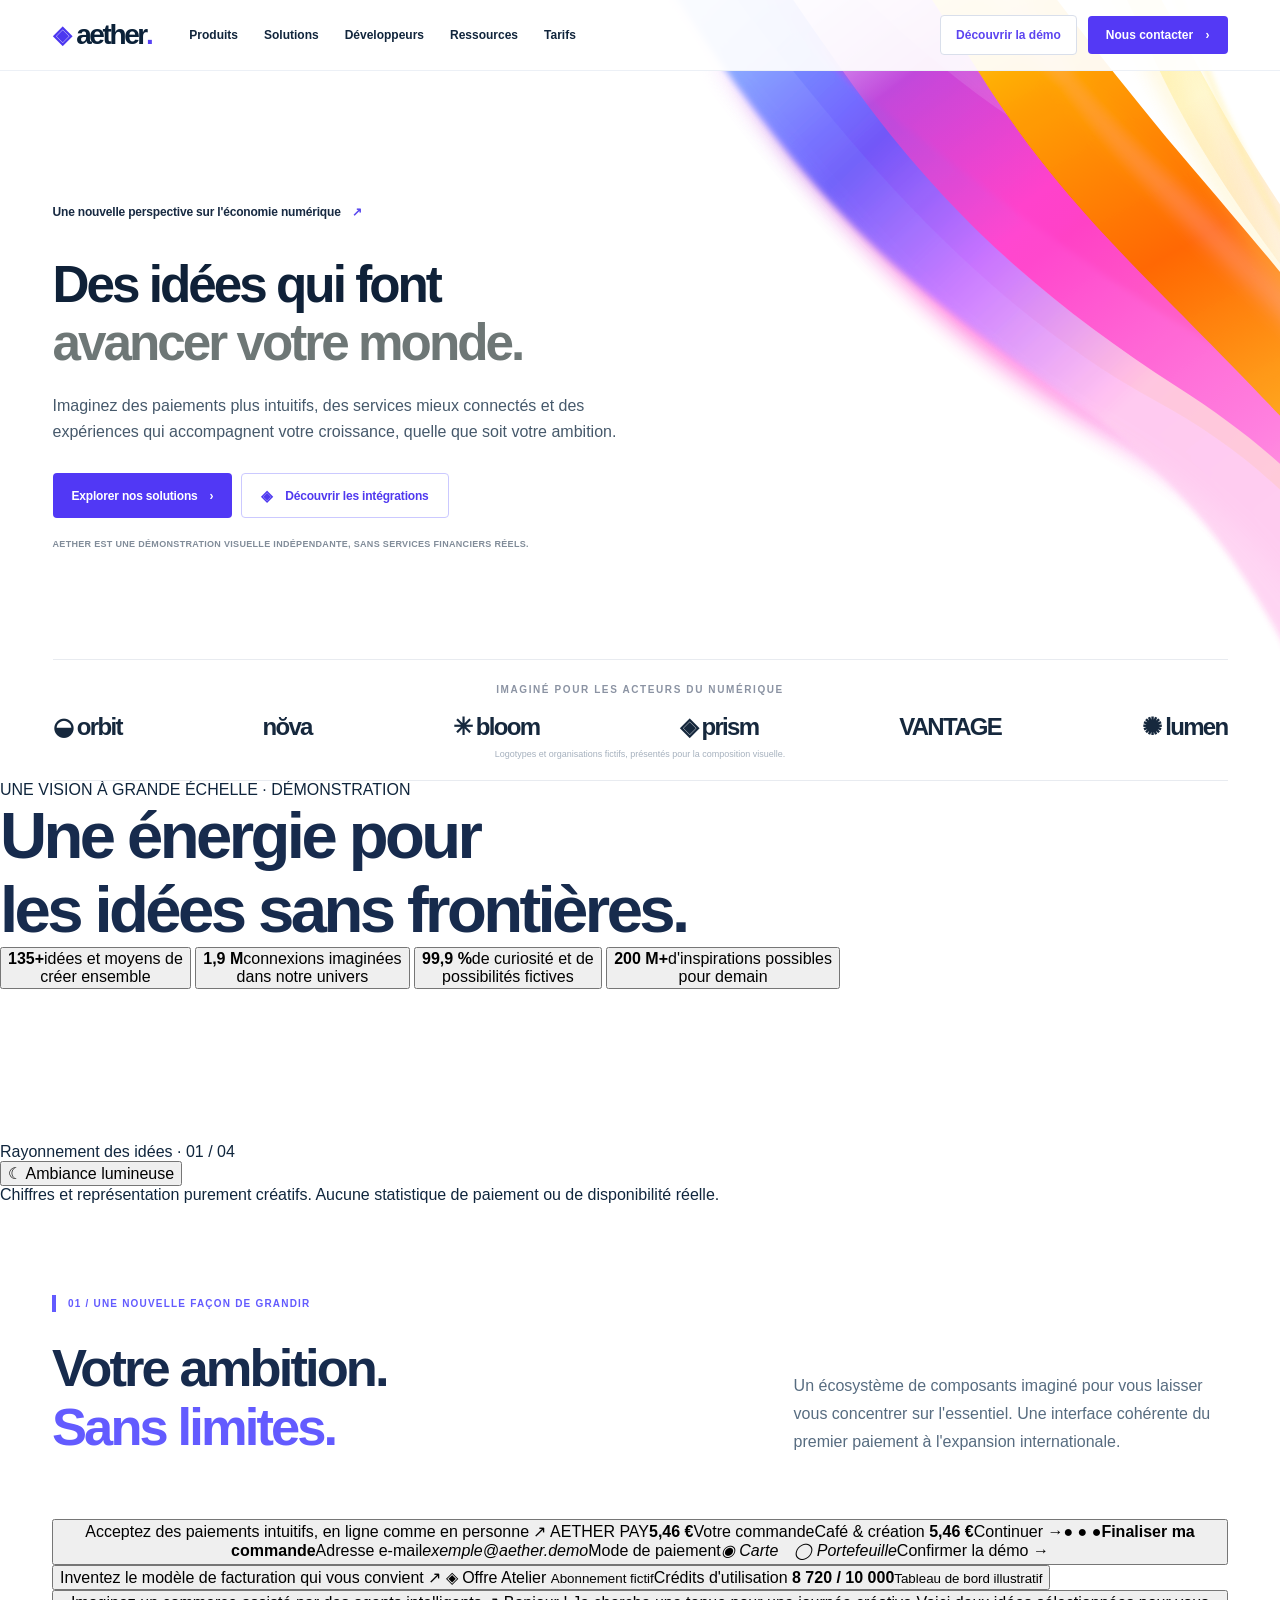
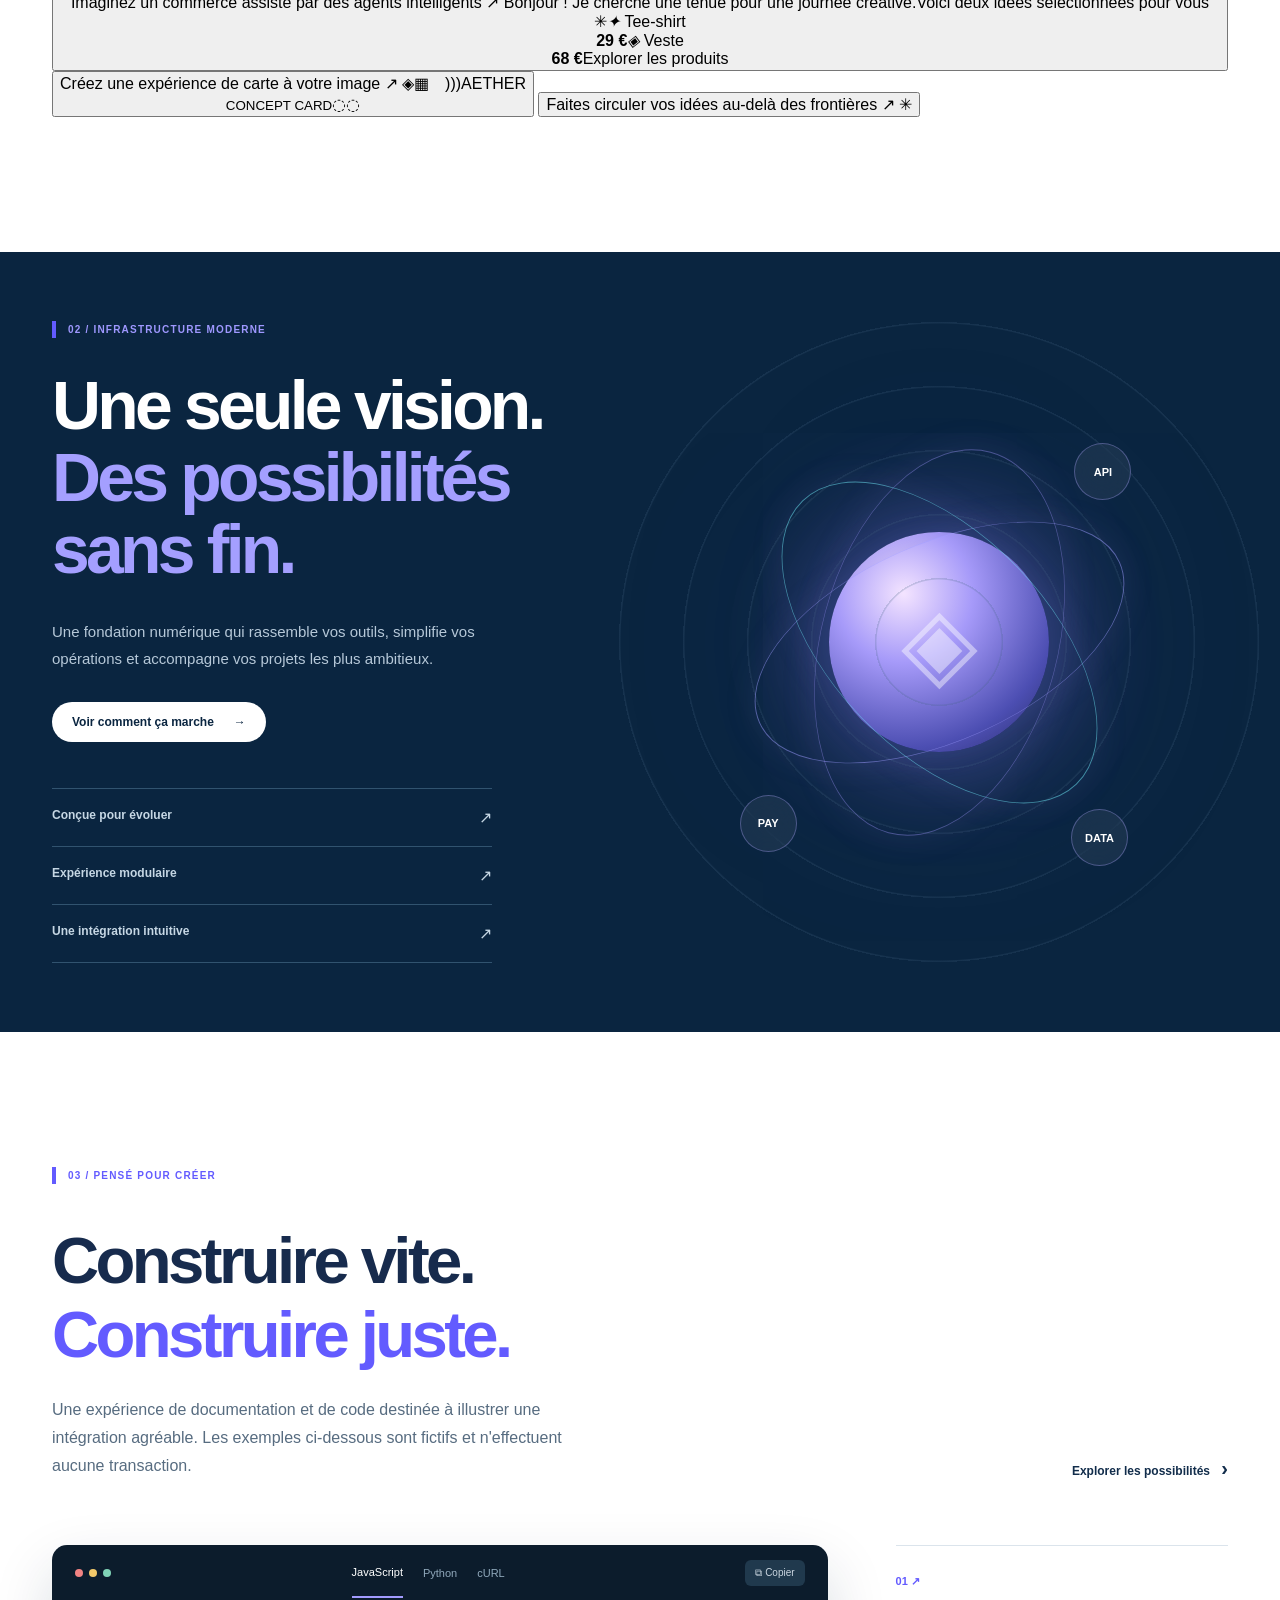
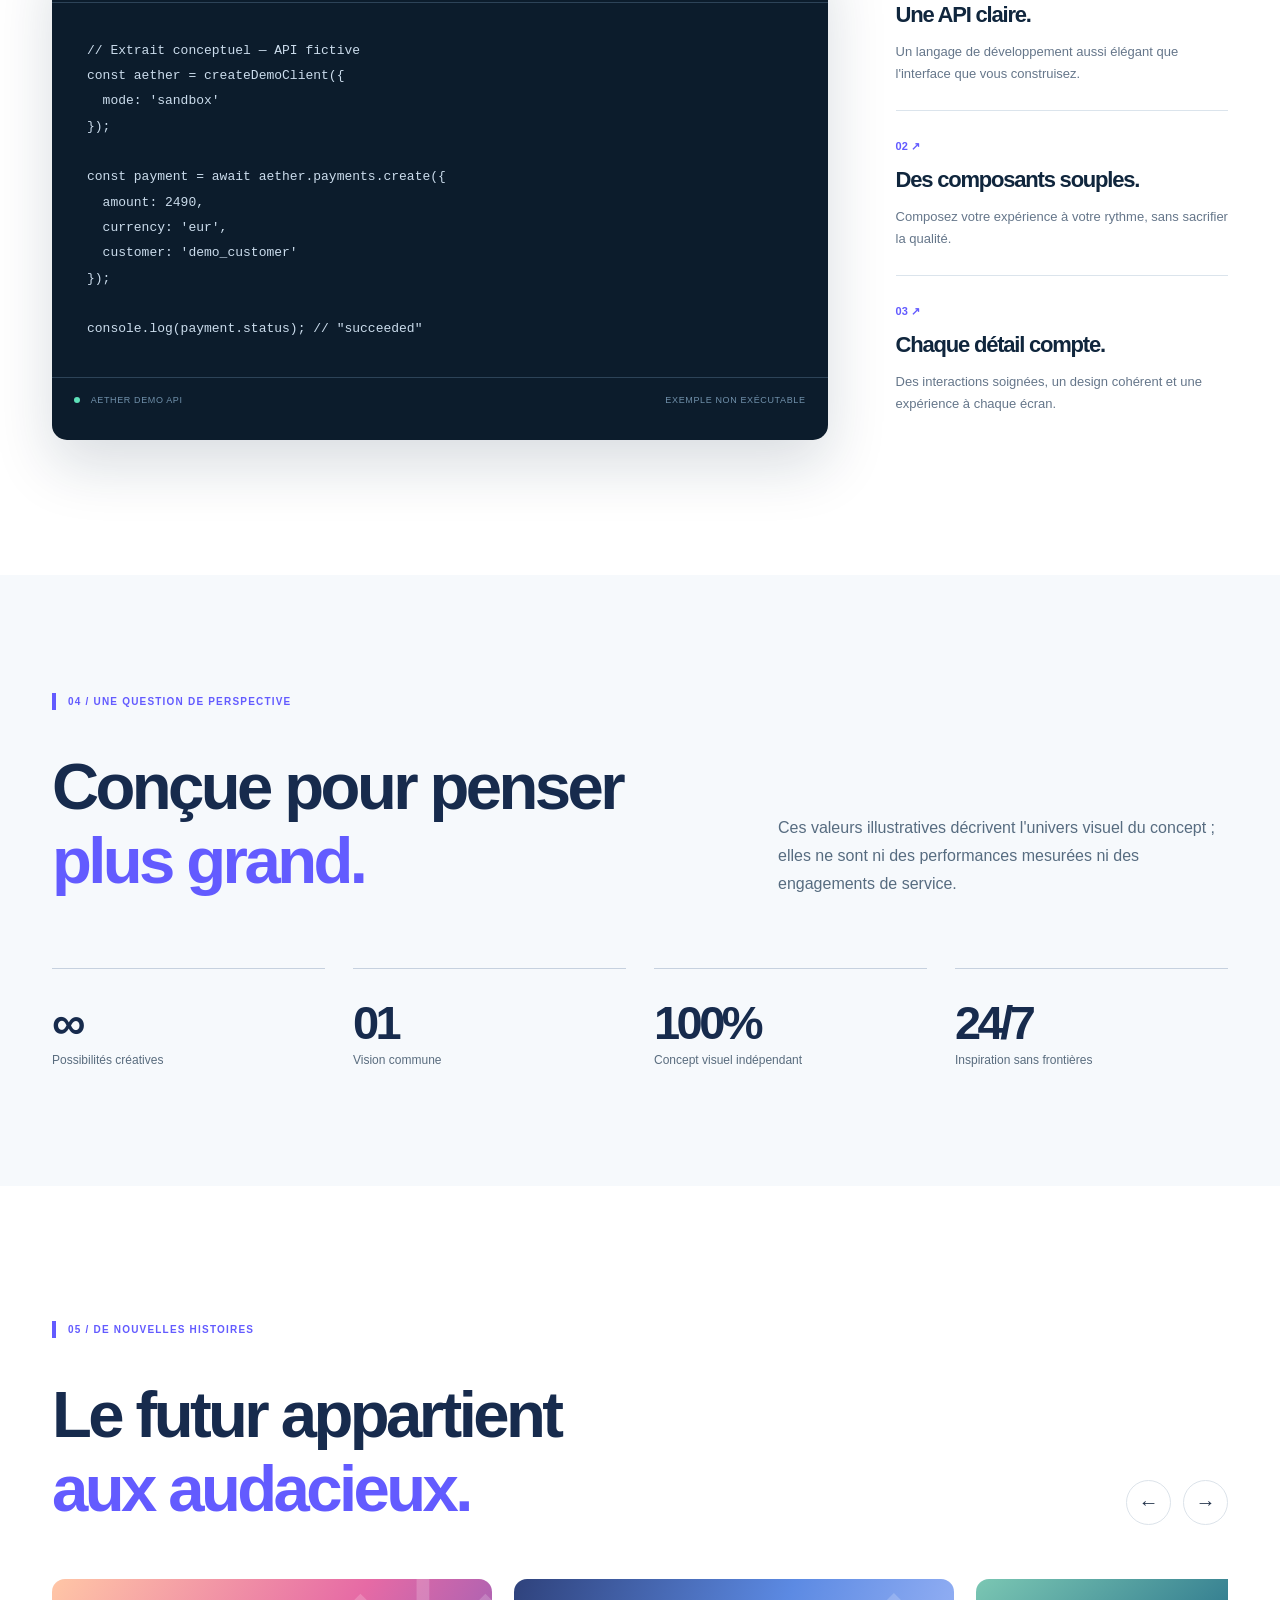
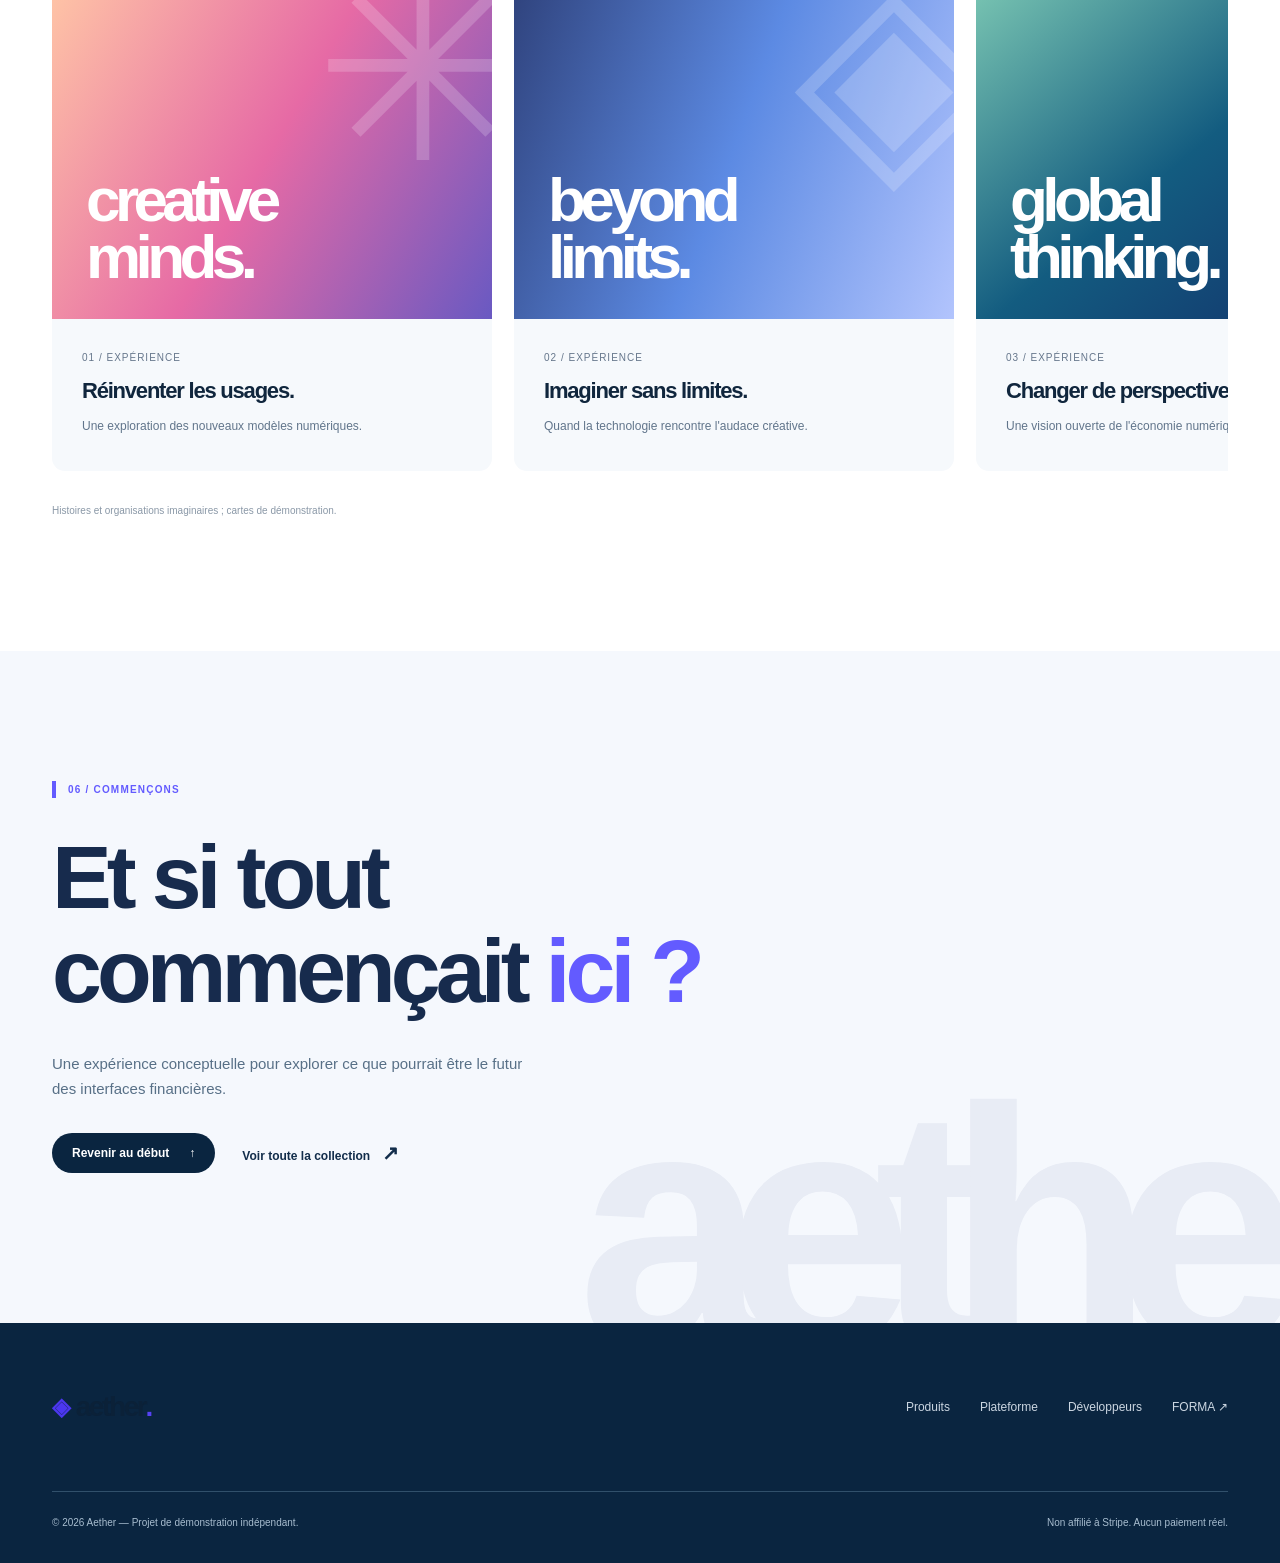
==== commit 9f7f2418: "feat(aether): add interactive impact visualization and solution showcase modal" ====
--- a/pages/aether/index.html
+++ b/pages/aether/index.html
@@ -31,12 +31,46 @@
 
 <section class="brands wrap reveal"><p>IMAGINÉ POUR LES ACTEURS DU NUMÉRIQUE</p><div class="brand-row" aria-label="Marques fictives de démonstration"><span>◒ orbit</span><span>nŏva</span><span>✳ bloom</span><span>◈ prism</span><span>VANTAGE</span><span>✺ lumen</span></div><p class="fiction-note">Logotypes et organisations fictifs, présentés pour la composition visuelle.</p></section>
 
+<section class="impact-section" id="impact" aria-labelledby="impact-title">
+ <div class="impact-inner">
+  <div class="impact-title"><span class="impact-eyebrow">UNE VISION À GRANDE ÉCHELLE · DÉMONSTRATION</span><h2 id="impact-title">Une énergie pour<br>les idées sans frontières.</h2></div>
+  <div class="impact-metrics" role="group" aria-label="Choisir une visualisation">
+   <button class="impact-metric is-active" type="button" data-impact="0" aria-pressed="true"><strong>135+</strong><span>idées et moyens de<br>créer ensemble</span></button>
+   <button class="impact-metric" type="button" data-impact="1" aria-pressed="false"><strong>1,9 M</strong><span>connexions imaginées<br>dans notre univers</span></button>
+   <button class="impact-metric" type="button" data-impact="2" aria-pressed="false"><strong>99,9 %</strong><span>de curiosité et de<br>possibilités fictives</span></button>
+   <button class="impact-metric" type="button" data-impact="3" aria-pressed="false"><strong>200 M+</strong><span>d'inspirations possibles<br>pour demain</span></button>
+  </div>
+  <div class="impact-stage" data-theme="night">
+    <div class="impact-canvas-wrap"><canvas id="impact-canvas" role="img" aria-label="Visualisation générative de lignes lumineuses animées : rayons, globe, faisceau et forme en sablier"></canvas></div>
+    <div class="impact-stage-tools"><span class="impact-stage-caption" id="impact-view-label" aria-live="polite">Rayonnement des idées · 01 / 04</span><div class="theme-picker"><button type="button" class="theme-trigger" id="theme-trigger" aria-expanded="false" aria-controls="theme-menu" aria-label="Choisir l'ambiance lumineuse">☾ <span class="sr-only">Ambiance lumineuse</span></button><div id="theme-menu" class="theme-menu" hidden role="group" aria-label="Ambiances lumineuses">
+      <button data-impact-theme="dawn" type="button">◉ Aube</button><button data-impact-theme="sunrise" type="button">☀ Lever du soleil</button><button data-impact-theme="day" type="button">☼ Journée</button><button data-impact-theme="dusk" type="button">◌ Crépuscule</button><button data-impact-theme="sunset" type="button">◉ Coucher du soleil</button><button data-impact-theme="night" type="button" aria-pressed="true">☾ Nuit</button>
+    </div></div></div>
+   </div>
+ </div>
+ <p class="impact-disclaimer">Chiffres et représentation purement créatifs. Aucune statistique de paiement ou de disponibilité réelle.</p>
+</section>
 <section class="intro section-pad wrap reveal" id="solutions"><p class="section-kicker"><span class="tiny-bar"></span> 01 / UNE NOUVELLE FAÇON DE GRANDIR</p><div class="intro-grid"><h2>Votre ambition.<br><span>Sans limites.</span></h2><p>Un écosystème de composants imaginé pour vous laisser vous concentrer sur l'essentiel. Une interface cohérente du premier paiement à l'expansion internationale.</p></div>
-<div class="solution-grid">
-<article class="solution-card tone-lilac"><div class="card-head"><span class="tag">PAIEMENTS</span><span class="corner-arrow">↗</span></div><h3>Tout commence<br>par un clic.</h3><p>Une expérience d'encaissement au design fluide et intuitif.</p><div class="checkout-mock"><div class="mock-label">Votre commande <span>×</span></div><div class="mock-product"><span class="mock-product-icon">✳</span><span>Studio Plan<br><small>Accès annuel</small></span><strong>149,00 €</strong></div><div class="mock-input">Numéro de carte <span>•••• •••• •••• 4242</span></div><div class="mock-two"><span>MM / AA</span><span>CVC</span></div><div class="mock-pay">Payer 149,00 € <span>→</span></div></div></article>
-<article class="solution-card tone-blue"><div class="card-head"><span class="tag">ANALYTIQUE</span><span class="corner-arrow">↗</span></div><h3>Comprendre chaque<br>opportunité.</h3><p>Visualisez les tendances essentielles en un instant.</p><div class="analytics-mock"><span>VOLUME NET</span><h4>€ 84,392 <small>↗ 24.6%</small></h4><svg viewBox="0 0 430 140" preserveAspectRatio="none" aria-hidden="true"><defs><linearGradient id="curve" x1="0" y1="0" x2="0" y2="1"><stop stop-color="#786df0" stop-opacity=".38"/><stop offset="1" stop-color="#786df0" stop-opacity="0"/></linearGradient></defs><path d="M0 110 C35 100,50 128,85 90 S140 68,180 81 S240 27,280 47 S335 57,365 15 S402 48,430 5 L430 140 L0 140Z" fill="url(#curve)"/><path d="M0 110 C35 100,50 128,85 90 S140 68,180 81 S240 27,280 47 S335 57,365 15 S402 48,430 5" fill="none" stroke="#6356da" stroke-width="3"/></svg><div class="analytics-bottom"><span>JAN</span><span>FÉV</span><span>MAR</span><span>AVR</span><span>MAI</span><span>JUN</span></div></div></article>
-<article class="solution-card tone-peach"><div class="card-head"><span class="tag">FACTURATION</span><span class="corner-arrow">↗</span></div><h3>Des revenus<br>qui évoluent.</h3><p>Des modèles souples, pensés pour le rythme de votre activité.</p><div class="billing-mock"><span class="billing-title">Plan Studio Plus <span>Actif</span></span><div class="billing-price">79 € <small>/ mois</small></div><div class="billing-line"></div><div class="billing-row">Abonnements actifs <b>248</b></div><div class="billing-row">Taux de rétention <b>98,2 %</b></div><div class="billing-toggle"><i></i> Facturation automatique</div></div></article>
-<article class="solution-card tone-mint"><div class="card-head"><span class="tag">INTERNATIONAL</span><span class="corner-arrow">↗</span></div><h3>Le monde à<br>votre portée.</h3><p>Une présence globale qui laisse les frontières derrière elle.</p><div class="globe-mock"><div class="globe-ring one"></div><div class="globe-ring two"></div><div class="globe-core">◎</div><span class="globe-marker marker-one">● Paris</span><span class="globe-marker marker-two">● Tokyo</span><span class="globe-marker marker-three">● New York</span></div></article>
+<div class="solution-showcase" id="solution-showcase" aria-label="Catalogue de solutions Aether">
+ <button type="button" class="showcase-card showcase-payment" data-solution="payments" aria-haspopup="dialog">
+  <span class="showcase-head">Acceptez des paiements intuitifs, en ligne comme en personne <span class="showcase-open">↗</span></span>
+  <span class="mock-checkout-ui"><span class="mock-phone"><span class="phone-notch"></span><span class="phone-small">AETHER PAY</span><strong>5,46 €</strong><span class="phone-small">Votre commande</span><span class="phone-row">Café & création <b>5,46 €</b></span><span class="phone-cta">Continuer →</span></span><span class="mock-browser"><span class="browser-dots">● ● ●</span><b>Finaliser ma commande</b><span>Adresse e-mail</span><i>exemple@aether.demo</i><span>Mode de paiement</span><i>◉ Carte　◯ Portefeuille</i><span class="browser-pay">Confirmer la démo →</span></span></span>
+ </button>
+ <button type="button" class="showcase-card showcase-billing" data-solution="billing" aria-haspopup="dialog">
+  <span class="showcase-head">Inventez le modèle de facturation qui vous convient <span class="showcase-open">↗</span></span>
+  <span class="billing-widget"><span class="widget-chip">◈ Offre Atelier <small>Abonnement fictif</small></span><span class="widget-stat">Crédits d'utilisation <b>8 720 / 10 000</b></span><span class="widget-meter"><i></i></span><span class="widget-histogram" aria-hidden="true"><i style="height:19%"></i><i style="height:36%"></i><i style="height:27%"></i><i style="height:56%"></i><i style="height:39%"></i><i style="height:72%"></i><i style="height:52%"></i><i style="height:92%"></i><i style="height:62%"></i><i style="height:80%"></i><i style="height:53%"></i><i style="height:97%"></i></span><small>Tableau de bord illustratif</small></span>
+ </button>
+ <button type="button" class="showcase-card showcase-agent" data-solution="commerce" aria-haspopup="dialog">
+  <span class="showcase-head">Imaginez un commerce assisté par des agents intelligents <span class="showcase-open">↗</span></span>
+  <span class="agent-widget"><span class="agent-bubble">Bonjour ! Je cherche une tenue pour une journée créative.</span><span class="agent-bubble reply">Voici deux idées sélectionnées pour vous ✳</span><span class="agent-products"><span><i>✦</i> Tee-shirt<br><b>29 €</b></span><span><i>◈</i> Veste<br><b>68 €</b></span></span><span class="agent-button">Explorer les produits</span></span>
+ </button>
+ <button type="button" class="showcase-card showcase-card-issuing" data-solution="issuing" aria-haspopup="dialog">
+  <span class="showcase-head">Créez une expérience de carte à votre image <span class="showcase-open">↗</span></span>
+  <span class="credit-card-visual"><span class="credit-symbol">◈</span><span class="credit-chip">▦　)))</span><span class="credit-bottom">AETHER<br><small>CONCEPT CARD</small></span><span class="credit-network">◌◌</span></span>
+ </button>
+ <button type="button" class="showcase-card showcase-world" data-solution="global" aria-haspopup="dialog">
+  <span class="showcase-head">Faites circuler vos idées au-delà des frontières <span class="showcase-open">↗</span></span>
+  <span class="globe-points" aria-hidden="true"><span class="globe-grid"></span><span class="globe-spark">✳</span></span>
+ </button>
 </div></section>
 
 <section class="platform" id="platform"><div class="wrap platform-grid"><div class="platform-copy reveal"><p class="section-kicker light-kicker"><span class="tiny-bar"></span> 02 / INFRASTRUCTURE MODERNE</p><h2>Une seule vision.<br><em>Des possibilités<br>sans fin.</em></h2><p>Une fondation numérique qui rassemble vos outils, simplifie vos opérations et accompagne vos projets les plus ambitieux.</p><a href="#developers" class="btn btn-light">Voir comment ça marche <span>→</span></a><div class="platform-lines"><div><b>Conçue pour évoluer</b><span>↗</span></div><div><b>Expérience modulaire</b><span>↗</span></div><div><b>Une intégration intuitive</b><span>↗</span></div></div></div>
@@ -53,4 +87,14 @@
 <section class="contact-section" id="contact"><div class="wrap contact-inner reveal"><p class="section-kicker"><span class="tiny-bar"></span> 06 / COMMENÇONS</p><h2>Et si tout<br>commençait <em>ici ?</em></h2><p>Une expérience conceptuelle pour explorer ce que pourrait être le futur des interfaces financières.</p><div class="contact-actions"><a class="btn btn-dark" href="#top">Revenir au début <span>↑</span></a><a class="inline-link" href="../../">Voir toute la collection <span>↗</span></a></div><span class="contact-watermark">aether.</span></div></section>
 </main>
 <footer class="footer"><div class="wrap footer-top"><a class="logo footer-logo" href="#top"><span class="logo-mark">◈</span> aether<span class="logo-dot">.</span></a><div class="footer-links"><a href="#solutions">Produits</a><a href="#platform">Plateforme</a><a href="#developers">Développeurs</a><a href="../../">FORMA ↗</a></div></div><div class="wrap footer-bottom"><span>© 2026 Aether — Projet de démonstration indépendant.</span><span>Non affilié à Stripe. Aucun paiement réel.</span></div></footer>
-</body></html>+<div class="solution-modal" id="solution-modal" hidden>
+ <div class="solution-backdrop" data-close-solution></div>
+ <div class="solution-dialog" role="dialog" aria-modal="true" aria-labelledby="solution-title" aria-describedby="solution-desc" tabindex="-1">
+  <button type="button" class="solution-close" aria-label="Fermer la présentation" data-close-solution>×</button>
+  <div class="solution-dialog-head"><p class="section-kicker">DÉCOUVRIR LES POSSIBILITÉS · AETHER DEMO</p><h2 id="solution-title"></h2><p id="solution-desc"></p><div class="solution-dialog-actions"><a class="btn btn-dark" href="#developers" data-close-link>Explorer la démo <span>›</span></a><a class="btn btn-outline" href="#contact" data-close-link>Nous contacter <span>↗</span></a></div></div>
+  <div class="solution-dialog-art" id="solution-art"><div class="solution-art-primary"><span class="art-icon">◈</span><div class="art-device"><small>AETHER · DEMO</small><strong>Une nouvelle expérience.</strong><span class="art-meter"></span><span class="art-bars" aria-hidden="true"><i></i><i></i><i></i><i></i><i></i><i></i><i></i><i></i></span></div></div><div class="solution-art-secondary"><span>01 / MODULARITÉ</span><strong>Un univers de possibilités</strong><div class="art-stat">+2,2 % <small>indicateur fictif</small></div></div></div>
+  <div class="solution-features"><article><span>↗</span><h3>Créer de nouvelles expériences</h3><p>Des composants visuels imaginés pour faciliter les parcours de démonstration.</p></article><article><span>◎</span><h3>Une vision cohérente</h3><p>Des éléments réutilisables, pensés pour fonctionner ensemble.</p></article><article><span>◈</span><h3>Un concept évolutif</h3><p>Une expérimentation statique, sans API bancaire et sans collecte de données.</p></article></div>
+  <h3 class="solution-more-title">Autres produits et fonctionnalités</h3><div class="solution-more"><span>Analytique conceptuelle</span><span>Cartes imaginaires</span><span>Transactions fictives</span></div>
+  <p class="solution-modal-note">Démonstration indépendante : aucun service Stripe ni produit de paiement fonctionnel.</p>
+ </div>
+</div></body></html>
--- a/pages/aether/styles.css
+++ b/pages/aether/styles.css
@@ -1 +1,54 @@
-:root{--navy:#0a2540;--ink:#102c47;--muted:#425466;--purple:#635bff;--soft:#f6f9fc;--white:#fff;--line:#dce5ec;--ease:cubic-bezier(.22,1,.36,1);font-family:Inter,Arial,sans-serif;color:var(--ink)}*{box-sizing:border-box}html{scroll-behavior:smooth;scroll-padding-top:90px}body{margin:0;background:#fff;overflow-x:hidden}button,input{font:inherit}button{cursor:pointer}a{color:inherit;text-decoration:none}h1,h2,h3,h4,p{margin:0}h1,h2,h3,h4{letter-spacing:-.055em}img{max-width:100%}.wrap{max-width:1250px;width:calc(100% - 104px);margin:0 auto}.section-pad{padding-top:135px;padding-bottom:135px}.skip{position:absolute;top:-100px;left:10px;padding:14px;background:#fff;z-index:900}.skip:focus{top:10px}:focus-visible{outline:3px solid #635bff;outline-offset:3px}.reading-progress{position:fixed;top:0;left:0;width:0;height:3px;background:#635bff;z-index:300}.hero-bg{height:790px;position:absolute;top:0;left:0;right:0;z-index:0;overflow:hidden;clip-path:polygon(0 0,100% 0,100% 85%,0 100%);background:linear-gradient(112deg,#ffe9b0 0%,#ffc3b8 19%,#c89df2 46%,#686cfa 71%,#5bd3ee 100%)}.hero-bg:after{content:"";position:absolute;inset:0;background:linear-gradient(to bottom,#ffffff00 58%,#fcfbff8a 100%)}.aurora{position:absolute;filter:blur(42px);mix-blend-mode:screen;opacity:.8;animation:auroraMove 18s ease-in-out infinite alternate}.aurora-1{width:65%;height:65%;top:-25%;right:-10%;background:linear-gradient(120deg,#ffd4ba,#bb57e1,#609af7);border-radius:40%;transform:rotate(-17deg)}.aurora-2{width:60%;height:100%;top:24%;left:-17%;background:linear-gradient(30deg,#ffdf76,#ff8ba3,#e58ccc);border-radius:50%;animation-delay:-6s}.aurora-3{width:55%;height:70%;bottom:-25%;left:38%;background:linear-gradient(40deg,#fc9aca,#7f7af9,#38c6f1);border-radius:55%;animation-delay:-11s}.grain{position:absolute;inset:0;opacity:.06;background-image:url("data:image/svg+xml,%3Csvg xmlns='http://www.w3.org/2000/svg' viewBox='0 0 160 160'%3E%3Cfilter id='n'%3E%3CfeTurbulence type='fractalNoise' baseFrequency='.65' numOctaves='3' stitchTiles='stitch'/%3E%3C/filter%3E%3Crect width='100%25' height='100%25' filter='url(%23n)'/%3E%3C/svg%3E")}@keyframes auroraMove{to{transform:translate(10%,-8%) rotate(14deg) scale(1.12)}}.header{position:relative;z-index:50}.nav{height:94px;display:flex;align-items:center;gap:70px}.logo{display:inline-flex;align-items:center;white-space:nowrap;font-size:31px;font-weight:800;letter-spacing:-.085em;color:#fff;line-height:1}.logo-mark{font-size:28px;margin-right:8px}.logo-dot{color:inherit}.nav-menu{display:flex;align-items:center;gap:28px;flex:1}.nav-menu a,.nav-right a{font-size:13px;font-weight:650;color:#fff;transition:opacity .25s}.nav-menu a:hover,.nav-right a:hover{opacity:.7}.nav-right{display:flex;align-items:center;gap:26px}.nav-signup{border-radius:30px;padding:12px 17px;background:rgba(255,255,255,.22);backdrop-filter:blur(15px)}.nav-signup span{margin-left:9px}.mobile-toggle{display:none;border:0;background:transparent}.mobile-toggle span{display:block;width:25px;height:2px;background:#fff;margin:5px}.hero{height:705px;position:relative;display:grid;grid-template-columns:57% 43%;align-items:center;z-index:1}.hero-copy{position:relative;z-index:4;margin-top:-52px}.hero-kicker{font-size:10px;font-weight:750;letter-spacing:.13em;color:#263b57;display:flex;align-items:center;gap:11px;margin-bottom:29px}.pulse{width:7px;height:7px;border-radius:50%;background:#544dda;box-shadow:0 0 0 5px #ffffff35}.hero h1{font-size:clamp(63px,6.6vw,92px);line-height:1.045;letter-spacing:-.082em;color:#172b4d;font-weight:800;white-space:nowrap}.hero h1 em{font-style:normal;color:#fff;text-shadow:0 2px 25px #ad8ad54d}.hero-sub{margin-top:30px;max-width:505px;font-size:16px;line-height:1.75;color:#213f62;font-weight:450}.hero-actions,.contact-actions{display:flex;align-items:center;gap:27px;margin-top:31px}.btn{display:inline-flex;justify-content:space-between;align-items:center;gap:20px;border-radius:30px;padding:13px 20px;font-weight:650;font-size:12px;transition:transform .25s,background .25s}.btn:hover{transform:translateY(-3px)}.btn-dark{background:#0a2540;color:#fff}.btn-dark:hover{background:#263e5b}.btn-light{background:#fff;color:#0a2540}.inline-link{font-size:12px;font-weight:700;color:#122d4b}.inline-link span{font-size:20px;margin-left:8px}.demo-label{font-size:9px;letter-spacing:.12em;color:#3c4f6d;margin-top:26px;font-weight:700}.hero-visual{height:550px;position:relative;perspective:1200px}.glow-field{position:absolute;inset:0;background:radial-gradient(ellipse,#eef0ff4d,transparent 65%);filter:blur(30px)}.panel{background:rgba(255,255,255,.95);border:1px solid #e8ebf5;border-radius:11px;box-shadow:0 35px 90px #33297035,0 10px 35px #11172c22}.dashboard{width:570px;height:412px;position:absolute;top:61px;left:11px;transform:rotateY(-11deg) rotateX(5deg) rotateZ(-2deg);overflow:hidden;transition:transform .7s var(--ease)}.dashboard:hover{transform:rotateY(-5deg) rotateX(2deg) rotateZ(0)}.dashboard-top{height:54px;display:flex;align-items:center;justify-content:space-between;padding:0 20px 0 18px;border-bottom:1px solid #ecedf3}.dash-brand{font-size:14px;font-weight:750;color:#30334c}.dash-brand small{color:#9295a8;font-size:10px;font-weight:500}.dash-diamond{color:#635bff;font-size:19px;margin-right:7px}.dash-avatar{height:26px;width:26px;background:#d1c9ff;border-radius:50%;display:grid;place-items:center;font-size:9px;font-weight:700;color:#5447a0}.dash-sidebar{display:flex;flex-direction:column;gap:9px;position:absolute;top:65px;bottom:0;left:0;width:140px;border-right:1px solid #eff0f4;padding:20px 10px;color:#8792a5;font-size:12px}.dash-sidebar span{padding:9px 7px;border-radius:5px}.dash-sidebar b{font-weight:500;font-size:10px;margin-left:6px}.dash-sidebar .side-active{background:#f1efff;color:#5b55c6}.dash-body{margin-left:140px;padding:26px}.dash-eyebrow{font-size:11px;color:#657284;display:flex;justify-content:space-between;align-items:center}.dash-eyebrow span{font-size:9px;color:#3eb08b;background:#ebfff6;padding:5px 8px;border-radius:20px}.dash-body h3{font-size:31px;font-weight:750;color:#202b45;margin-top:13px}.growth{display:inline-block;font-size:11px;color:#1aa97a;background:#e9faf2;border-radius:20px;padding:5px 8px;margin-top:12px}.growth small{color:#7d8a96}.bar-chart{height:125px;display:flex;align-items:end;gap:9px;border-bottom:1px solid #eaeaf1;margin-top:24px}.bar-chart i{flex:1;background:linear-gradient(180deg,#827cff,#e2ddff);border-radius:3px 3px 0 0;animation:bars 1.2s var(--ease) both;transform-origin:bottom}.bar-chart i:nth-child(2n){animation-delay:.12s}.bar-chart i:nth-child(3n){animation-delay:.22s}@keyframes bars{from{transform:scaleY(.12);opacity:0}to{transform:scaleY(1);opacity:1}}.chart-axis{display:flex;justify-content:space-between;margin-top:12px;color:#a6acba;font-size:9px}.payment-toast{position:absolute;right:8px;bottom:20px;display:flex;align-items:center;gap:9px;background:#fff;box-shadow:0 6px 30px #24385b24;border:1px solid #f2f2f6;border-radius:8px;padding:12px;width:250px}.toast-icon{width:29px;height:29px;background:#d9f8eb;color:#179a6d;border-radius:50%;display:grid;place-items:center;font-size:13px;font-weight:800}.payment-toast b,.payment-toast small{display:block;font-size:10px}.payment-toast small{color:#8f99a8;margin-top:4px}.toast-more{margin-left:auto;color:#a4aab5}.float-card{position:absolute;right:-82px;top:5px;width:228px;border-radius:11px;padding:18px;box-shadow:0 22px 65px #2626593a;transform:rotate(5deg);background:linear-gradient(155deg,#211b60,#5141af);color:white;z-index:2}.mini-top{font-size:8px;letter-spacing:.06em;color:#c5c0f9;display:flex;justify-content:space-between}.mini-flags{margin:21px 0;font-size:24px}.mini-flags span{font-size:18px;margin:0 11px}.float-card strong{display:block;font-size:21px}.float-card small{font-size:9px;color:#c8c6ec}.float-circle{position:absolute;width:100px;height:100px;border:20px solid #ffbdc7a1;border-radius:50%;bottom:10px;right:-69px;filter:blur(.3px)}.hero-edge{position:absolute;bottom:25px;left:0;right:0;display:flex;gap:15px;color:#4b547c;font-size:10px;letter-spacing:.1em;font-weight:650}.brands{padding:95px 0 66px}.brands>p:first-child{text-align:center;letter-spacing:.16em;color:#7f8d9c;font-size:10px;font-weight:700}.brand-row{display:flex;flex-wrap:wrap;gap:25px;justify-content:space-between;align-items:center;margin:45px 0}.brand-row span{font-size:28px;letter-spacing:-.07em;font-weight:800;color:#728196}.fiction-note{text-align:center;font-size:10px;color:#a6b1be}.section-kicker{display:flex;align-items:center;gap:12px;font-size:10px;letter-spacing:.12em;font-weight:750;color:#635bff}.tiny-bar{height:17px;width:4px;background:#635bff}.intro-grid{display:grid;grid-template-columns:1.2fr .8fr;gap:90px;align-items:end;margin:37px 0 63px}h2{font-size:clamp(45px,5.1vw,70px);line-height:1.13;font-weight:750;color:#172b4d}.intro-grid h2 span,.dev-header h2 span,.numbers-top h2 span,.stories-top h2 span{color:#635bff}.intro-grid p,.dev-header p,.numbers-top p{font-size:16px;color:#576c80;line-height:1.75;max-width:450px}.solution-grid{display:grid;grid-template-columns:repeat(2,minmax(0,1fr));gap:26px}.solution-card{min-height:555px;border-radius:19px;padding:38px 37px;position:relative;overflow:hidden}.tone-lilac{background:#ece9fe}.tone-blue{background:#e4f4fc}.tone-peach{background:#fff0e7}.tone-mint{background:#dcf6ef}.card-head{display:flex;align-items:center;justify-content:space-between}.tag{font-size:10px;color:#385368;letter-spacing:.13em;font-weight:750}.corner-arrow{font-size:24px;color:#48617b}.solution-card h3{font-size:40px;line-height:1.12;margin-top:27px;color:#172b4d}.solution-card>p{font-size:14px;color:#52687c;max-width:290px;line-height:1.65;margin-top:15px}.checkout-mock{position:absolute;bottom:-25px;right:26px;width:390px;background:#fff;border-radius:13px 13px 0 0;box-shadow:0 12px 50px #49478728;padding:24px 25px 40px}.mock-label,.mock-product,.billing-title,.billing-row{display:flex;justify-content:space-between;align-items:center}.mock-label{font-size:11px;color:#7a879a}.mock-label span{font-size:20px}.mock-product{border-bottom:1px solid #e9ecf1;padding:19px 0;font-size:12px;font-weight:700;gap:14px}.mock-product small{font-size:10px;color:#9aa4b1;font-weight:400}.mock-product strong{margin-left:auto;font-size:12px}.mock-product-icon{background:#edebff;width:47px;height:47px;display:grid;place-items:center;color:#6f60de;font-size:25px;border-radius:8px}.mock-input{display:flex;flex-direction:column;gap:8px;font-size:9px;color:#59687a;margin-top:16px}.mock-input span,.mock-two span{border:1px solid #e2e5ec;border-radius:5px;padding:9px;color:#8792a5;font-size:11px}.mock-two{display:flex;gap:9px;margin:9px 0}.mock-two span{flex:1}.mock-pay{background:#635bff;border-radius:7px;color:white;padding:13px;font-size:11px;font-weight:750;text-align:center}.mock-pay span{margin-left:8px}.analytics-mock{position:absolute;right:-17px;bottom:28px;width:435px;background:#fff;border-radius:13px;box-shadow:0 15px 40px #3e729322;padding:25px}.analytics-mock>span{font-size:9px;color:#8390a2;font-weight:700;letter-spacing:.08em}.analytics-mock h4{font-size:31px;color:#21334a;margin:8px 0 19px}.analytics-mock h4 small{font-size:11px;color:#18a77b;letter-spacing:0}.analytics-mock svg{width:100%;height:136px}.analytics-bottom{display:flex;justify-content:space-between;font-size:9px;color:#a5adbb;margin-top:10px}.billing-mock{position:absolute;right:30px;bottom:-16px;width:400px;background:#fff;border-radius:14px;box-shadow:0 15px 40px #ae755b25;padding:29px}.billing-title{font-size:13px;font-weight:650}.billing-title span{font-size:9px;border-radius:14px;background:#dcf9e9;color:#189866;padding:6px}.billing-price{font-size:36px;font-weight:750;letter-spacing:-.05em;margin-top:20px}.billing-price small{font-size:13px;font-weight:400;letter-spacing:0;color:#8d9aaa}.billing-line{height:1px;background:#eef1f3;margin:22px 0}.billing-row{font-size:11px;color:#76869b;margin-top:15px}.billing-row b{color:#263851}.billing-toggle{margin-top:26px;border-radius:9px;padding:10px 13px;background:#f4f7fa;display:flex;align-items:center;font-size:10px}.billing-toggle i{height:15px;width:28px;border-radius:20px;background:#635bff;margin-right:10px;position:relative}.billing-toggle i:after{content:"";position:absolute;width:11px;height:11px;background:white;border-radius:50%;right:2px;top:2px}.globe-mock{position:absolute;width:320px;height:320px;right:45px;bottom:-45px;display:grid;place-items:center}.globe-core{width:200px;height:200px;border-radius:50%;background:radial-gradient(circle at 30% 23%,#e4faff,#80c8df 38%,#346f99 80%);box-shadow:inset -26px -19px 45px #126a94a8,0 20px 65px #5fa6ae7c;display:grid;place-items:center;color:#def8ff;font-size:120px}.globe-ring{position:absolute;width:310px;height:200px;border:1px solid #8ac6cc;border-radius:50%;transform:rotate(-30deg)}.globe-ring.two{transform:rotate(58deg)}.globe-marker{position:absolute;font-size:9px;color:#285d68;background:#fffdfd;padding:9px;border-radius:20px;box-shadow:0 6px 15px #327b8533}.marker-one{top:70px;left:1px}.marker-two{right:-10px;top:126px}.marker-three{bottom:60px;left:30px}.platform{background:#0a2540;color:#fff;position:relative;overflow:hidden}.platform-grid{display:grid;grid-template-columns:1fr 1fr;gap:20px;min-height:780px;align-items:center}.light-kicker{color:#9f98ff}.platform h2{color:#fff;font-size:clamp(50px,5.3vw,79px);line-height:1.06;margin:32px 0}.platform h2 em{font-style:normal;color:#a49fff}.platform-copy>p:not(.section-kicker){line-height:1.8;font-size:15px;color:#b6c8d8;max-width:460px;margin-bottom:30px}.platform-lines{max-width:440px;margin-top:46px;border-top:1px solid #31536f}.platform-lines div{padding:19px 0;border-bottom:1px solid #31536f;display:flex;justify-content:space-between;color:#c6d7e4}.platform-lines b{font-size:12px;font-weight:550}.platform-art{height:620px;position:relative;display:grid;place-items:center}.orbital-grid{position:absolute;width:650px;height:650px;border-radius:50%;background:repeating-radial-gradient(circle,transparent 0px,transparent 62px,#43638245 63px,#43638245 64px);opacity:.8}.core-ring{position:absolute;width:395px;height:395px;border:1px solid #9d9bff85;border-radius:50%;transform:rotate(-24deg) scaleY(.5);box-shadow:0 0 45px #6e64b023}.ring-2{transform:rotate(46deg) scaleY(.55);border-color:#6cdeef8c}.ring-3{transform:rotate(105deg) scaleY(.6);border-color:#8c86e37a}.glowing-center{width:220px;height:220px;border-radius:50%;background:radial-gradient(circle at 34% 28%,#f4e4ff,#a69af9 32%,#4c4eb2 72%,#222963);box-shadow:0 0 100px #7973ed8a,0 0 200px #6362c65c;display:grid;place-items:center;animation:float 5s ease-in-out infinite}.glowing-center span{font-size:100px;color:#ffffff70}.orbit-node{position:absolute;width:57px;height:57px;background:#ffffff10;border:1px solid #9690dd6c;backdrop-filter:blur(15px);display:grid;place-items:center;border-radius:50%;font-size:11px;font-weight:750}.node-a{top:111px;right:97px}.node-b{bottom:100px;left:90px}.node-c{bottom:86px;right:100px}@keyframes float{50%{transform:translateY(-15px)}}.dev-header{display:flex;justify-content:space-between;align-items:end;gap:50px;margin:40px 0 65px}.dev-header h2{margin-bottom:24px}.dev-header>div>p{max-width:545px}.dev-grid{display:grid;grid-template-columns:1.4fr .6fr;gap:68px;align-items:stretch}.code-window{overflow:hidden;background:#0c1c2c;border-radius:15px;box-shadow:0 25px 60px #0a254028}.code-toolbar{display:flex;align-items:center;justify-content:space-between;gap:14px;padding:0 23px;height:58px;border-bottom:1px solid #2d4358}.code-dots{display:flex;gap:6px}.code-dots i{width:8px;height:8px;border-radius:50%;background:#587084}.code-dots i:first-child{background:#f28383}.code-dots i:nth-child(2){background:#f3c96a}.code-dots i:nth-child(3){background:#80d3b7}.tabs{display:flex;gap:20px}.tabs button{background:none;color:#91a9bc;border:0;font-size:11px;padding:18px 0}.tabs button[aria-selected=true]{color:#fff;border-bottom:2px solid #a29bff}#copy-code{background:#20394d;border:0;border-radius:6px;color:#cbd7e1;font-size:10px;padding:7px 10px}#code-content{color:#cbdcec;padding:35px;line-height:1.95;font-size:13px;white-space:pre;overflow:auto;min-height:325px;margin:0;font-family:Consolas,Monaco,monospace}.code-footer{display:flex;justify-content:space-between;border-top:1px solid #2d4358;color:#7191ab;font-size:9px;letter-spacing:.07em;padding:17px 22px}.code-footer i{display:inline-block;width:6px;height:6px;background:#5ee1b9;border-radius:50%;margin-right:8px}.dev-feature{border-top:1px solid #dbe4ec;padding:25px 0}.dev-feature>span{font-size:11px;color:#635bff;font-weight:700}.dev-feature h3{font-size:22px;margin:13px 0}.dev-feature p{font-size:13px;color:#65768a;line-height:1.7}.numbers-section{padding:118px 0;background:#f6f9fc}.numbers-top{display:flex;align-items:end;justify-content:space-between;gap:50px;margin:40px 0 70px}.numbers-grid{display:grid;grid-template-columns:repeat(4,1fr);gap:28px}.number{border-top:1px solid #c6d1df;padding-top:26px}.number strong{display:block;color:#172b4d;font-size:47px;letter-spacing:-.075em}.number span{color:#596c7e;font-size:12px}.stories-top{display:flex;justify-content:space-between;align-items:end;margin:40px 0 54px}.slider-actions{display:flex;gap:12px}.slider-btn{border:1px solid #dce3ea;border-radius:50%;width:45px;height:45px;background:white;color:#23334b;font-size:20px}.slider-btn:hover{background:#f1f0ff}.stories-track{display:flex;overflow-x:auto;scroll-snap-type:x mandatory;gap:22px;scrollbar-width:none;touch-action:pan-y pinch-zoom;padding-bottom:22px}.stories-track::-webkit-scrollbar{display:none}.story-card{flex:0 0 min(440px,80vw);scroll-snap-align:start;border-radius:13px;overflow:hidden;background:#f6f9fc}.story-visual{height:340px;position:relative;overflow:hidden;display:grid;place-items:center}.story-one .story-visual{background:linear-gradient(120deg,#ffc6a6,#e66aa5,#6959c2)}.story-two .story-visual{background:linear-gradient(110deg,#2f427c,#5c8ae3,#b2c4fd)}.story-three .story-visual{background:linear-gradient(140deg,#7bc7b3,#135c80,#132c68)}.story-four .story-visual{background:linear-gradient(110deg,#efc76e,#e98e99,#bb6aba)}.story-symbol{font-size:260px;color:#ffffff30;position:absolute;right:-40px;top:-60px}.story-layer{font-size:62px;line-height:.92;letter-spacing:-.09em;font-weight:850;color:#fff;position:absolute;left:34px;bottom:34px}.story-info{padding:28px 30px 35px}.story-info>span{font-size:10px;letter-spacing:.1em;color:#65768b}.story-info h3{font-size:22px;margin:13px 0}.story-info p{font-size:12px;color:#61758b;line-height:1.6}.stories-disclaimer{margin-top:12px;font-size:10px;color:#8a98a7}.contact-section{background:#f5f8fd;overflow:hidden}.contact-inner{position:relative;padding:130px 0 150px}.contact-inner h2{font-size:clamp(55px,7vw,100px);line-height:1.04;margin:33px 0}.contact-inner h2 em{font-style:normal;color:#635bff}.contact-inner>p:not(.section-kicker){max-width:475px;color:#587087;line-height:1.7;font-size:15px}.contact-watermark{position:absolute;right:-160px;bottom:-100px;color:#e8ecf5;font-size:340px;font-weight:850;letter-spacing:-.12em;pointer-events:none;z-index:-1}.footer{background:#0a2540;color:white}.footer-top{display:flex;justify-content:space-between;align-items:center;padding:70px 0}.footer-links{display:flex;gap:30px}.footer-links a{font-size:12px;color:#cbd6e1}.footer-bottom{border-top:1px solid #31506b;padding:25px 0 35px;display:flex;justify-content:space-between;font-size:10px;color:#a8bdcf}.reveal{opacity:0;transform:translateY(26px);transition:transform .8s var(--ease),opacity .8s var(--ease)}.reveal.visible{opacity:1;transform:translateY(0)}@media(max-width:1150px){.wrap{width:calc(100% - 65px)}.nav{gap:35px}.nav-menu{gap:16px}.nav-right{gap:13px}.hero h1{font-size:clamp(57px,6vw,80px)}.dashboard{left:-16px;transform:scale(.87) rotateY(-9deg);transform-origin:left center}.float-card{right:-30px;transform:scale(.8) rotate(5deg)}.intro-grid{gap:45px}.solution-card{padding:30px}.checkout-mock,.billing-mock{right:15px;width:87%}.dev-grid{gap:35px}}@media(max-width:790px){.wrap{width:calc(100% - 38px)}.section-pad{padding-top:90px;padding-bottom:90px}.hero-bg{height:1080px;clip-path:polygon(0 0,100% 0,100% 93%,0 100%)}.header .nav{height:76px}.nav-menu{display:none;position:absolute;top:74px;left:0;right:0;background:#172d52;padding:17px 20px;flex-direction:column;align-items:stretch;box-shadow:0 18px 25px #1e225044}.nav-menu.open{display:flex}.nav-menu a{padding:9px 0}.nav-right{margin-left:auto}.nav-login{display:none}.mobile-toggle{display:block}.hero{height:auto;min-height:1030px;grid-template-columns:1fr;align-content:start;padding-top:60px}.hero-copy{margin-top:0}.hero h1{font-size:clamp(49px,9.5vw,77px)}.hero-sub{max-width:600px}.hero-visual{height:460px;margin-top:38px}.dashboard{left:8%;top:30px;transform:scale(.8) rotateY(-7deg);transform-origin:left top}.dashboard:hover{transform:scale(.8)}.float-card{right:6%;top:10px}.hero-edge{bottom:8px}.brands{padding:60px 0}.brand-row{justify-content:center;gap:22px 40px}.brand-row span{font-size:23px}.intro-grid,.dev-grid,.platform-grid{grid-template-columns:1fr}.intro-grid{gap:25px}.solution-grid{gap:16px}.solution-card{min-height:500px}.solution-card h3{font-size:30px}.platform-grid{padding-top:85px;padding-bottom:80px}.platform-art{height:420px}.orbital-grid{height:450px;width:450px}.core-ring{width:330px;height:330px}.glowing-center{width:160px;height:160px}.node-a{right:17%;top:8%}.node-b{left:13%;bottom:10%}.node-c{right:15%;bottom:12%}.dev-header,.numbers-top{display:block}.dev-header>div>p,.numbers-top>p{margin-top:22px}.dev-header>a{display:inline-block;margin-top:25px}.numbers-grid{grid-template-columns:repeat(2,1fr)}.contact-watermark{font-size:220px;bottom:-30px;right:-80px}}@media(max-width:560px){.nav-right .nav-signup{font-size:11px;padding:10px}.hero{min-height:940px;padding-top:42px}.hero h1{font-size:clamp(43px,10vw,59px)}.hero-sub{font-size:14px}.hero-actions{flex-wrap:wrap;gap:20px}.hero-visual{height:380px}.dashboard{left:0;top:35px;transform:scale(.55) rotateY(-7deg);transform-origin:left top}.dashboard:hover{transform:scale(.55)}.float-card{transform:scale(.67);transform-origin:top right;right:-2%;top:1px}.float-circle{display:none}.hero-edge{bottom:2px}.brands{padding:40px 0}.brand-row span{font-size:19px}.solution-grid{grid-template-columns:1fr}.solution-card{min-height:480px}.checkout-mock,.billing-mock{width:87%}.analytics-mock{width:86%;right:0}.globe-mock{right:5px}.intro-grid h2,h2{font-size:44px}.platform h2{font-size:48px}.code-toolbar{padding:0 8px}.tabs{gap:11px}.tabs button{font-size:10px}.code-dots{display:none}#code-content{padding:20px;font-size:11px}.code-footer{padding:14px 10px;font-size:8px}.numbers-grid{gap:28px}.number strong{font-size:38px}.story-visual{height:260px}.story-layer{font-size:52px}.contact-inner{padding:95px 0}.contact-inner h2{font-size:56px}.footer-top{display:block}.footer-links{flex-wrap:wrap;margin-top:30px}.footer-bottom{display:block}.footer-bottom span{display:block;margin-bottom:10px}}@media(prefers-reduced-motion:reduce){html{scroll-behavior:auto}*,*:before,*:after{animation:none!important;transition:none!important}.reveal{opacity:1;transform:none}}+:root{--navy:#0a2540;--ink:#102c47;--muted:#425466;--purple:#635bff;--soft:#f6f9fc;--white:#fff;--line:#dce5ec;--ease:cubic-bezier(.22,1,.36,1);font-family:Inter,Arial,sans-serif;color:var(--ink)}*{box-sizing:border-box}html{scroll-behavior:smooth;scroll-padding-top:90px}body{margin:0;background:#fff;overflow-x:hidden}button,input{font:inherit}button{cursor:pointer}a{color:inherit;text-decoration:none}h1,h2,h3,h4,p{margin:0}h1,h2,h3,h4{letter-spacing:-.055em}img{max-width:100%}.wrap{max-width:1250px;width:calc(100% - 104px);margin:0 auto}.section-pad{padding-top:135px;padding-bottom:135px}.skip{position:absolute;top:-100px;left:10px;padding:14px;background:#fff;z-index:900}.skip:focus{top:10px}:focus-visible{outline:3px solid #635bff;outline-offset:3px}.reading-progress{position:fixed;top:0;left:0;width:0;height:3px;background:#635bff;z-index:300}.hero-bg{height:790px;position:absolute;top:0;left:0;right:0;z-index:0;overflow:hidden;clip-path:polygon(0 0,100% 0,100% 85%,0 100%);background:linear-gradient(112deg,#ffe9b0 0%,#ffc3b8 19%,#c89df2 46%,#686cfa 71%,#5bd3ee 100%)}.hero-bg:after{content:"";position:absolute;inset:0;background:linear-gradient(to bottom,#ffffff00 58%,#fcfbff8a 100%)}.aurora{position:absolute;filter:blur(42px);mix-blend-mode:screen;opacity:.8;animation:auroraMove 18s ease-in-out infinite alternate}.aurora-1{width:65%;height:65%;top:-25%;right:-10%;background:linear-gradient(120deg,#ffd4ba,#bb57e1,#609af7);border-radius:40%;transform:rotate(-17deg)}.aurora-2{width:60%;height:100%;top:24%;left:-17%;background:linear-gradient(30deg,#ffdf76,#ff8ba3,#e58ccc);border-radius:50%;animation-delay:-6s}.aurora-3{width:55%;height:70%;bottom:-25%;left:38%;background:linear-gradient(40deg,#fc9aca,#7f7af9,#38c6f1);border-radius:55%;animation-delay:-11s}.grain{position:absolute;inset:0;opacity:.06;background-image:url("data:image/svg+xml,%3Csvg xmlns='http://www.w3.org/2000/svg' viewBox='0 0 160 160'%3E%3Cfilter id='n'%3E%3CfeTurbulence type='fractalNoise' baseFrequency='.65' numOctaves='3' stitchTiles='stitch'/%3E%3C/filter%3E%3Crect width='100%25' height='100%25' filter='url(%23n)'/%3E%3C/svg%3E")}@keyframes auroraMove{to{transform:translate(10%,-8%) rotate(14deg) scale(1.12)}}.header{position:relative;z-index:50}.nav{height:94px;display:flex;align-items:center;gap:70px}.logo{display:inline-flex;align-items:center;white-space:nowrap;font-size:31px;font-weight:800;letter-spacing:-.085em;color:#fff;line-height:1}.logo-mark{font-size:28px;margin-right:8px}.logo-dot{color:inherit}.nav-menu{display:flex;align-items:center;gap:28px;flex:1}.nav-menu a,.nav-right a{font-size:13px;font-weight:650;color:#fff;transition:opacity .25s}.nav-menu a:hover,.nav-right a:hover{opacity:.7}.nav-right{display:flex;align-items:center;gap:26px}.nav-signup{border-radius:30px;padding:12px 17px;background:rgba(255,255,255,.22);backdrop-filter:blur(15px)}.nav-signup span{margin-left:9px}.mobile-toggle{display:none;border:0;background:transparent}.mobile-toggle span{display:block;width:25px;height:2px;background:#fff;margin:5px}.hero{height:705px;position:relative;display:grid;grid-template-columns:57% 43%;align-items:center;z-index:1}.hero-copy{position:relative;z-index:4;margin-top:-52px}.hero-kicker{font-size:10px;font-weight:750;letter-spacing:.13em;color:#263b57;display:flex;align-items:center;gap:11px;margin-bottom:29px}.pulse{width:7px;height:7px;border-radius:50%;background:#544dda;box-shadow:0 0 0 5px #ffffff35}.hero h1{font-size:clamp(63px,6.6vw,92px);line-height:1.045;letter-spacing:-.082em;color:#172b4d;font-weight:800;white-space:nowrap}.hero h1 em{font-style:normal;color:#fff;text-shadow:0 2px 25px #ad8ad54d}.hero-sub{margin-top:30px;max-width:505px;font-size:16px;line-height:1.75;color:#213f62;font-weight:450}.hero-actions,.contact-actions{display:flex;align-items:center;gap:27px;margin-top:31px}.btn{display:inline-flex;justify-content:space-between;align-items:center;gap:20px;border-radius:30px;padding:13px 20px;font-weight:650;font-size:12px;transition:transform .25s,background .25s}.btn:hover{transform:translateY(-3px)}.btn-dark{background:#0a2540;color:#fff}.btn-dark:hover{background:#263e5b}.btn-light{background:#fff;color:#0a2540}.inline-link{font-size:12px;font-weight:700;color:#122d4b}.inline-link span{font-size:20px;margin-left:8px}.demo-label{font-size:9px;letter-spacing:.12em;color:#3c4f6d;margin-top:26px;font-weight:700}.hero-visual{height:550px;position:relative;perspective:1200px}.glow-field{position:absolute;inset:0;background:radial-gradient(ellipse,#eef0ff4d,transparent 65%);filter:blur(30px)}.panel{background:rgba(255,255,255,.95);border:1px solid #e8ebf5;border-radius:11px;box-shadow:0 35px 90px #33297035,0 10px 35px #11172c22}.dashboard{width:570px;height:412px;position:absolute;top:61px;left:11px;transform:rotateY(-11deg) rotateX(5deg) rotateZ(-2deg);overflow:hidden;transition:transform .7s var(--ease)}.dashboard:hover{transform:rotateY(-5deg) rotateX(2deg) rotateZ(0)}.dashboard-top{height:54px;display:flex;align-items:center;justify-content:space-between;padding:0 20px 0 18px;border-bottom:1px solid #ecedf3}.dash-brand{font-size:14px;font-weight:750;color:#30334c}.dash-brand small{color:#9295a8;font-size:10px;font-weight:500}.dash-diamond{color:#635bff;font-size:19px;margin-right:7px}.dash-avatar{height:26px;width:26px;background:#d1c9ff;border-radius:50%;display:grid;place-items:center;font-size:9px;font-weight:700;color:#5447a0}.dash-sidebar{display:flex;flex-direction:column;gap:9px;position:absolute;top:65px;bottom:0;left:0;width:140px;border-right:1px solid #eff0f4;padding:20px 10px;color:#8792a5;font-size:12px}.dash-sidebar span{padding:9px 7px;border-radius:5px}.dash-sidebar b{font-weight:500;font-size:10px;margin-left:6px}.dash-sidebar .side-active{background:#f1efff;color:#5b55c6}.dash-body{margin-left:140px;padding:26px}.dash-eyebrow{font-size:11px;color:#657284;display:flex;justify-content:space-between;align-items:center}.dash-eyebrow span{font-size:9px;color:#3eb08b;background:#ebfff6;padding:5px 8px;border-radius:20px}.dash-body h3{font-size:31px;font-weight:750;color:#202b45;margin-top:13px}.growth{display:inline-block;font-size:11px;color:#1aa97a;background:#e9faf2;border-radius:20px;padding:5px 8px;margin-top:12px}.growth small{color:#7d8a96}.bar-chart{height:125px;display:flex;align-items:end;gap:9px;border-bottom:1px solid #eaeaf1;margin-top:24px}.bar-chart i{flex:1;background:linear-gradient(180deg,#827cff,#e2ddff);border-radius:3px 3px 0 0;animation:bars 1.2s var(--ease) both;transform-origin:bottom}.bar-chart i:nth-child(2n){animation-delay:.12s}.bar-chart i:nth-child(3n){animation-delay:.22s}@keyframes bars{from{transform:scaleY(.12);opacity:0}to{transform:scaleY(1);opacity:1}}.chart-axis{display:flex;justify-content:space-between;margin-top:12px;color:#a6acba;font-size:9px}.payment-toast{position:absolute;right:8px;bottom:20px;display:flex;align-items:center;gap:9px;background:#fff;box-shadow:0 6px 30px #24385b24;border:1px solid #f2f2f6;border-radius:8px;padding:12px;width:250px}.toast-icon{width:29px;height:29px;background:#d9f8eb;color:#179a6d;border-radius:50%;display:grid;place-items:center;font-size:13px;font-weight:800}.payment-toast b,.payment-toast small{display:block;font-size:10px}.payment-toast small{color:#8f99a8;margin-top:4px}.toast-more{margin-left:auto;color:#a4aab5}.float-card{position:absolute;right:-82px;top:5px;width:228px;border-radius:11px;padding:18px;box-shadow:0 22px 65px #2626593a;transform:rotate(5deg);background:linear-gradient(155deg,#211b60,#5141af);color:white;z-index:2}.mini-top{font-size:8px;letter-spacing:.06em;color:#c5c0f9;display:flex;justify-content:space-between}.mini-flags{margin:21px 0;font-size:24px}.mini-flags span{font-size:18px;margin:0 11px}.float-card strong{display:block;font-size:21px}.float-card small{font-size:9px;color:#c8c6ec}.float-circle{position:absolute;width:100px;height:100px;border:20px solid #ffbdc7a1;border-radius:50%;bottom:10px;right:-69px;filter:blur(.3px)}.hero-edge{position:absolute;bottom:25px;left:0;right:0;display:flex;gap:15px;color:#4b547c;font-size:10px;letter-spacing:.1em;font-weight:650}.brands{padding:95px 0 66px}.brands>p:first-child{text-align:center;letter-spacing:.16em;color:#7f8d9c;font-size:10px;font-weight:700}.brand-row{display:flex;flex-wrap:wrap;gap:25px;justify-content:space-between;align-items:center;margin:45px 0}.brand-row span{font-size:28px;letter-spacing:-.07em;font-weight:800;color:#728196}.fiction-note{text-align:center;font-size:10px;color:#a6b1be}.section-kicker{display:flex;align-items:center;gap:12px;font-size:10px;letter-spacing:.12em;font-weight:750;color:#635bff}.tiny-bar{height:17px;width:4px;background:#635bff}.intro-grid{display:grid;grid-template-columns:1.2fr .8fr;gap:90px;align-items:end;margin:37px 0 63px}h2{font-size:clamp(45px,5.1vw,70px);line-height:1.13;font-weight:750;color:#172b4d}.intro-grid h2 span,.dev-header h2 span,.numbers-top h2 span,.stories-top h2 span{color:#635bff}.intro-grid p,.dev-header p,.numbers-top p{font-size:16px;color:#576c80;line-height:1.75;max-width:450px}.solution-grid{display:grid;grid-template-columns:repeat(2,minmax(0,1fr));gap:26px}.solution-card{min-height:555px;border-radius:19px;padding:38px 37px;position:relative;overflow:hidden}.tone-lilac{background:#ece9fe}.tone-blue{background:#e4f4fc}.tone-peach{background:#fff0e7}.tone-mint{background:#dcf6ef}.card-head{display:flex;align-items:center;justify-content:space-between}.tag{font-size:10px;color:#385368;letter-spacing:.13em;font-weight:750}.corner-arrow{font-size:24px;color:#48617b}.solution-card h3{font-size:40px;line-height:1.12;margin-top:27px;color:#172b4d}.solution-card>p{font-size:14px;color:#52687c;max-width:290px;line-height:1.65;margin-top:15px}.checkout-mock{position:absolute;bottom:-25px;right:26px;width:390px;background:#fff;border-radius:13px 13px 0 0;box-shadow:0 12px 50px #49478728;padding:24px 25px 40px}.mock-label,.mock-product,.billing-title,.billing-row{display:flex;justify-content:space-between;align-items:center}.mock-label{font-size:11px;color:#7a879a}.mock-label span{font-size:20px}.mock-product{border-bottom:1px solid #e9ecf1;padding:19px 0;font-size:12px;font-weight:700;gap:14px}.mock-product small{font-size:10px;color:#9aa4b1;font-weight:400}.mock-product strong{margin-left:auto;font-size:12px}.mock-product-icon{background:#edebff;width:47px;height:47px;display:grid;place-items:center;color:#6f60de;font-size:25px;border-radius:8px}.mock-input{display:flex;flex-direction:column;gap:8px;font-size:9px;color:#59687a;margin-top:16px}.mock-input span,.mock-two span{border:1px solid #e2e5ec;border-radius:5px;padding:9px;color:#8792a5;font-size:11px}.mock-two{display:flex;gap:9px;margin:9px 0}.mock-two span{flex:1}.mock-pay{background:#635bff;border-radius:7px;color:white;padding:13px;font-size:11px;font-weight:750;text-align:center}.mock-pay span{margin-left:8px}.analytics-mock{position:absolute;right:-17px;bottom:28px;width:435px;background:#fff;border-radius:13px;box-shadow:0 15px 40px #3e729322;padding:25px}.analytics-mock>span{font-size:9px;color:#8390a2;font-weight:700;letter-spacing:.08em}.analytics-mock h4{font-size:31px;color:#21334a;margin:8px 0 19px}.analytics-mock h4 small{font-size:11px;color:#18a77b;letter-spacing:0}.analytics-mock svg{width:100%;height:136px}.analytics-bottom{display:flex;justify-content:space-between;font-size:9px;color:#a5adbb;margin-top:10px}.billing-mock{position:absolute;right:30px;bottom:-16px;width:400px;background:#fff;border-radius:14px;box-shadow:0 15px 40px #ae755b25;padding:29px}.billing-title{font-size:13px;font-weight:650}.billing-title span{font-size:9px;border-radius:14px;background:#dcf9e9;color:#189866;padding:6px}.billing-price{font-size:36px;font-weight:750;letter-spacing:-.05em;margin-top:20px}.billing-price small{font-size:13px;font-weight:400;letter-spacing:0;color:#8d9aaa}.billing-line{height:1px;background:#eef1f3;margin:22px 0}.billing-row{font-size:11px;color:#76869b;margin-top:15px}.billing-row b{color:#263851}.billing-toggle{margin-top:26px;border-radius:9px;padding:10px 13px;background:#f4f7fa;display:flex;align-items:center;font-size:10px}.billing-toggle i{height:15px;width:28px;border-radius:20px;background:#635bff;margin-right:10px;position:relative}.billing-toggle i:after{content:"";position:absolute;width:11px;height:11px;background:white;border-radius:50%;right:2px;top:2px}.globe-mock{position:absolute;width:320px;height:320px;right:45px;bottom:-45px;display:grid;place-items:center}.globe-core{width:200px;height:200px;border-radius:50%;background:radial-gradient(circle at 30% 23%,#e4faff,#80c8df 38%,#346f99 80%);box-shadow:inset -26px -19px 45px #126a94a8,0 20px 65px #5fa6ae7c;display:grid;place-items:center;color:#def8ff;font-size:120px}.globe-ring{position:absolute;width:310px;height:200px;border:1px solid #8ac6cc;border-radius:50%;transform:rotate(-30deg)}.globe-ring.two{transform:rotate(58deg)}.globe-marker{position:absolute;font-size:9px;color:#285d68;background:#fffdfd;padding:9px;border-radius:20px;box-shadow:0 6px 15px #327b8533}.marker-one{top:70px;left:1px}.marker-two{right:-10px;top:126px}.marker-three{bottom:60px;left:30px}.platform{background:#0a2540;color:#fff;position:relative;overflow:hidden}.platform-grid{display:grid;grid-template-columns:1fr 1fr;gap:20px;min-height:780px;align-items:center}.light-kicker{color:#9f98ff}.platform h2{color:#fff;font-size:clamp(50px,5.3vw,79px);line-height:1.06;margin:32px 0}.platform h2 em{font-style:normal;color:#a49fff}.platform-copy>p:not(.section-kicker){line-height:1.8;font-size:15px;color:#b6c8d8;max-width:460px;margin-bottom:30px}.platform-lines{max-width:440px;margin-top:46px;border-top:1px solid #31536f}.platform-lines div{padding:19px 0;border-bottom:1px solid #31536f;display:flex;justify-content:space-between;color:#c6d7e4}.platform-lines b{font-size:12px;font-weight:550}.platform-art{height:620px;position:relative;display:grid;place-items:center}.orbital-grid{position:absolute;width:650px;height:650px;border-radius:50%;background:repeating-radial-gradient(circle,transparent 0px,transparent 62px,#43638245 63px,#43638245 64px);opacity:.8}.core-ring{position:absolute;width:395px;height:395px;border:1px solid #9d9bff85;border-radius:50%;transform:rotate(-24deg) scaleY(.5);box-shadow:0 0 45px #6e64b023}.ring-2{transform:rotate(46deg) scaleY(.55);border-color:#6cdeef8c}.ring-3{transform:rotate(105deg) scaleY(.6);border-color:#8c86e37a}.glowing-center{width:220px;height:220px;border-radius:50%;background:radial-gradient(circle at 34% 28%,#f4e4ff,#a69af9 32%,#4c4eb2 72%,#222963);box-shadow:0 0 100px #7973ed8a,0 0 200px #6362c65c;display:grid;place-items:center;animation:float 5s ease-in-out infinite}.glowing-center span{font-size:100px;color:#ffffff70}.orbit-node{position:absolute;width:57px;height:57px;background:#ffffff10;border:1px solid #9690dd6c;backdrop-filter:blur(15px);display:grid;place-items:center;border-radius:50%;font-size:11px;font-weight:750}.node-a{top:111px;right:97px}.node-b{bottom:100px;left:90px}.node-c{bottom:86px;right:100px}@keyframes float{50%{transform:translateY(-15px)}}.dev-header{display:flex;justify-content:space-between;align-items:end;gap:50px;margin:40px 0 65px}.dev-header h2{margin-bottom:24px}.dev-header>div>p{max-width:545px}.dev-grid{display:grid;grid-template-columns:1.4fr .6fr;gap:68px;align-items:stretch}.code-window{overflow:hidden;background:#0c1c2c;border-radius:15px;box-shadow:0 25px 60px #0a254028}.code-toolbar{display:flex;align-items:center;justify-content:space-between;gap:14px;padding:0 23px;height:58px;border-bottom:1px solid #2d4358}.code-dots{display:flex;gap:6px}.code-dots i{width:8px;height:8px;border-radius:50%;background:#587084}.code-dots i:first-child{background:#f28383}.code-dots i:nth-child(2){background:#f3c96a}.code-dots i:nth-child(3){background:#80d3b7}.tabs{display:flex;gap:20px}.tabs button{background:none;color:#91a9bc;border:0;font-size:11px;padding:18px 0}.tabs button[aria-selected=true]{color:#fff;border-bottom:2px solid #a29bff}#copy-code{background:#20394d;border:0;border-radius:6px;color:#cbd7e1;font-size:10px;padding:7px 10px}#code-content{color:#cbdcec;padding:35px;line-height:1.95;font-size:13px;white-space:pre;overflow:auto;min-height:325px;margin:0;font-family:Consolas,Monaco,monospace}.code-footer{display:flex;justify-content:space-between;border-top:1px solid #2d4358;color:#7191ab;font-size:9px;letter-spacing:.07em;padding:17px 22px}.code-footer i{display:inline-block;width:6px;height:6px;background:#5ee1b9;border-radius:50%;margin-right:8px}.dev-feature{border-top:1px solid #dbe4ec;padding:25px 0}.dev-feature>span{font-size:11px;color:#635bff;font-weight:700}.dev-feature h3{font-size:22px;margin:13px 0}.dev-feature p{font-size:13px;color:#65768a;line-height:1.7}.numbers-section{padding:118px 0;background:#f6f9fc}.numbers-top{display:flex;align-items:end;justify-content:space-between;gap:50px;margin:40px 0 70px}.numbers-grid{display:grid;grid-template-columns:repeat(4,1fr);gap:28px}.number{border-top:1px solid #c6d1df;padding-top:26px}.number strong{display:block;color:#172b4d;font-size:47px;letter-spacing:-.075em}.number span{color:#596c7e;font-size:12px}.stories-top{display:flex;justify-content:space-between;align-items:end;margin:40px 0 54px}.slider-actions{display:flex;gap:12px}.slider-btn{border:1px solid #dce3ea;border-radius:50%;width:45px;height:45px;background:white;color:#23334b;font-size:20px}.slider-btn:hover{background:#f1f0ff}.stories-track{display:flex;overflow-x:auto;scroll-snap-type:x mandatory;gap:22px;scrollbar-width:none;touch-action:pan-y pinch-zoom;padding-bottom:22px}.stories-track::-webkit-scrollbar{display:none}.story-card{flex:0 0 min(440px,80vw);scroll-snap-align:start;border-radius:13px;overflow:hidden;background:#f6f9fc}.story-visual{height:340px;position:relative;overflow:hidden;display:grid;place-items:center}.story-one .story-visual{background:linear-gradient(120deg,#ffc6a6,#e66aa5,#6959c2)}.story-two .story-visual{background:linear-gradient(110deg,#2f427c,#5c8ae3,#b2c4fd)}.story-three .story-visual{background:linear-gradient(140deg,#7bc7b3,#135c80,#132c68)}.story-four .story-visual{background:linear-gradient(110deg,#efc76e,#e98e99,#bb6aba)}.story-symbol{font-size:260px;color:#ffffff30;position:absolute;right:-40px;top:-60px}.story-layer{font-size:62px;line-height:.92;letter-spacing:-.09em;font-weight:850;color:#fff;position:absolute;left:34px;bottom:34px}.story-info{padding:28px 30px 35px}.story-info>span{font-size:10px;letter-spacing:.1em;color:#65768b}.story-info h3{font-size:22px;margin:13px 0}.story-info p{font-size:12px;color:#61758b;line-height:1.6}.stories-disclaimer{margin-top:12px;font-size:10px;color:#8a98a7}.contact-section{background:#f5f8fd;overflow:hidden}.contact-inner{position:relative;padding:130px 0 150px}.contact-inner h2{font-size:clamp(55px,7vw,100px);line-height:1.04;margin:33px 0}.contact-inner h2 em{font-style:normal;color:#635bff}.contact-inner>p:not(.section-kicker){max-width:475px;color:#587087;line-height:1.7;font-size:15px}.contact-watermark{position:absolute;right:-160px;bottom:-100px;color:#e8ecf5;font-size:340px;font-weight:850;letter-spacing:-.12em;pointer-events:none;z-index:-1}.footer{background:#0a2540;color:white}.footer-top{display:flex;justify-content:space-between;align-items:center;padding:70px 0}.footer-links{display:flex;gap:30px}.footer-links a{font-size:12px;color:#cbd6e1}.footer-bottom{border-top:1px solid #31506b;padding:25px 0 35px;display:flex;justify-content:space-between;font-size:10px;color:#a8bdcf}.reveal{opacity:0;transform:translateY(26px);transition:transform .8s var(--ease),opacity .8s var(--ease)}.reveal.visible{opacity:1;transform:translateY(0)}@media(max-width:1150px){.wrap{width:calc(100% - 65px)}.nav{gap:35px}.nav-menu{gap:16px}.nav-right{gap:13px}.hero h1{font-size:clamp(57px,6vw,80px)}.dashboard{left:-16px;transform:scale(.87) rotateY(-9deg);transform-origin:left center}.float-card{right:-30px;transform:scale(.8) rotate(5deg)}.intro-grid{gap:45px}.solution-card{padding:30px}.checkout-mock,.billing-mock{right:15px;width:87%}.dev-grid{gap:35px}}@media(max-width:790px){.wrap{width:calc(100% - 38px)}.section-pad{padding-top:90px;padding-bottom:90px}.hero-bg{height:1080px;clip-path:polygon(0 0,100% 0,100% 93%,0 100%)}.header .nav{height:76px}.nav-menu{display:none;position:absolute;top:74px;left:0;right:0;background:#172d52;padding:17px 20px;flex-direction:column;align-items:stretch;box-shadow:0 18px 25px #1e225044}.nav-menu.open{display:flex}.nav-menu a{padding:9px 0}.nav-right{margin-left:auto}.nav-login{display:none}.mobile-toggle{display:block}.hero{height:auto;min-height:1030px;grid-template-columns:1fr;align-content:start;padding-top:60px}.hero-copy{margin-top:0}.hero h1{font-size:clamp(49px,9.5vw,77px)}.hero-sub{max-width:600px}.hero-visual{height:460px;margin-top:38px}.dashboard{left:8%;top:30px;transform:scale(.8) rotateY(-7deg);transform-origin:left top}.dashboard:hover{transform:scale(.8)}.float-card{right:6%;top:10px}.hero-edge{bottom:8px}.brands{padding:60px 0}.brand-row{justify-content:center;gap:22px 40px}.brand-row span{font-size:23px}.intro-grid,.dev-grid,.platform-grid{grid-template-columns:1fr}.intro-grid{gap:25px}.solution-grid{gap:16px}.solution-card{min-height:500px}.solution-card h3{font-size:30px}.platform-grid{padding-top:85px;padding-bottom:80px}.platform-art{height:420px}.orbital-grid{height:450px;width:450px}.core-ring{width:330px;height:330px}.glowing-center{width:160px;height:160px}.node-a{right:17%;top:8%}.node-b{left:13%;bottom:10%}.node-c{right:15%;bottom:12%}.dev-header,.numbers-top{display:block}.dev-header>div>p,.numbers-top>p{margin-top:22px}.dev-header>a{display:inline-block;margin-top:25px}.numbers-grid{grid-template-columns:repeat(2,1fr)}.contact-watermark{font-size:220px;bottom:-30px;right:-80px}}@media(max-width:560px){.nav-right .nav-signup{font-size:11px;padding:10px}.hero{min-height:940px;padding-top:42px}.hero h1{font-size:clamp(43px,10vw,59px)}.hero-sub{font-size:14px}.hero-actions{flex-wrap:wrap;gap:20px}.hero-visual{height:380px}.dashboard{left:0;top:35px;transform:scale(.55) rotateY(-7deg);transform-origin:left top}.dashboard:hover{transform:scale(.55)}.float-card{transform:scale(.67);transform-origin:top right;right:-2%;top:1px}.float-circle{display:none}.hero-edge{bottom:2px}.brands{padding:40px 0}.brand-row span{font-size:19px}.solution-grid{grid-template-columns:1fr}.solution-card{min-height:480px}.checkout-mock,.billing-mock{width:87%}.analytics-mock{width:86%;right:0}.globe-mock{right:5px}.intro-grid h2,h2{font-size:44px}.platform h2{font-size:48px}.code-toolbar{padding:0 8px}.tabs{gap:11px}.tabs button{font-size:10px}.code-dots{display:none}#code-content{padding:20px;font-size:11px}.code-footer{padding:14px 10px;font-size:8px}.numbers-grid{gap:28px}.number strong{font-size:38px}.story-visual{height:260px}.story-layer{font-size:52px}.contact-inner{padding:95px 0}.contact-inner h2{font-size:56px}.footer-top{display:block}.footer-links{flex-wrap:wrap;margin-top:30px}.footer-bottom{display:block}.footer-bottom span{display:block;margin-bottom:10px}}@media(prefers-reduced-motion:reduce){html{scroll-behavior:auto}*,*:before,*:after{animation:none!important;transition:none!important}.reveal{opacity:1;transform:none}}
+
+/* ─────────────────────────────────────────────────────────────────────────
+   AETHER V2 / 21-10-2026
+   Refreshed art direction from the user-provided Stripe FR screenshot.
+   Original ribbon SVG drawn for Aether: no Stripe visual asset included.
+   Kept the existing section styles and interaction logic below the hero.
+   ───────────────────────────────────────────────────────────────────────── */
+:root{--navy:#0b1e36;--ink:#10263d;--purple:#5339f4}
+body{background:#fff}
+.hero-bg{position:absolute;inset:0 0 auto;height:695px;background:#fff;clip-path:none;overflow:hidden;pointer-events:none}
+.hero-bg:after{display:none}
+.header{border-bottom:1px solid #ecf0f6;background:rgba(255,255,255,.93);position:relative;z-index:65}
+.nav{height:70px;gap:38px;max-width:1175px}
+.logo{color:#0b2138;font-size:28px}
+.logo-mark{font-size:24px;color:#4c37f0}
+.logo-dot{color:#5742f4}
+.nav-menu{gap:26px}
+.nav-menu a,.nav-right a{color:#11253c;font-size:12px;font-weight:650}
+.nav-menu a:hover,.nav-right a:hover{color:#5943ef;opacity:1}
+.nav-right{gap:11px}
+.nav-right .nav-login{border:1px solid #d9dfeb;border-radius:4px;padding:12px 15px;color:#5c44f0;background:#fff}
+.nav-right .nav-signup{border-radius:4px;padding:12px 18px;background:#5439f5;color:#fff}
+.nav-right .nav-signup:hover{color:#fff;background:#3b21da}
+.hero.hero-refresh{position:relative;max-width:1175px;height:588px;min-height:588px;display:block;z-index:2;isolation:isolate;padding-top:0}
+.hero-refresh .hero-copy{position:relative;z-index:3;max-width:850px;margin:0;padding-top:133px}
+.hero-refresh .hero-kicker{margin:0 0 35px;color:#182a42;font-size:12px;line-height:1.4;font-weight:650;letter-spacing:-.015em;display:block}
+.hero-kicker-accent{margin-left:8px;color:#5847ef}
+.hero-refresh h1{font-size:clamp(42px,4vw,57px);line-height:1.13;letter-spacing:-.058em;font-weight:650;color:#0f2138;white-space:normal;max-width:910px}
+.hero-refresh h1 span{color:#6e7776}
+.hero-refresh .hero-sub{position:relative;margin-top:21px;max-width:618px;font-size:16px;line-height:1.65;color:#46596b;font-weight:450}
+.hero-refresh .hero-actions{margin-top:28px;gap:9px;position:relative}
+.hero-refresh .btn{min-height:45px;font-size:12px;letter-spacing:-.015em;gap:12px;border-radius:4px;font-weight:650;padding:12px 19px}
+.hero-refresh .btn-dark{background:#5138f5;color:white}
+.hero-refresh .btn-dark:hover{background:#3e29dd}
+.hero-refresh .btn-outline{border:1px solid #cbc9ff;background:rgba(255,255,255,.95);color:#5039ef}
+.hero-refresh .demo-glyph{font-size:15px;color:#4e39ef}
+.hero-refresh .demo-label{max-width:580px;font-size:9px;line-height:1.6;letter-spacing:.035em;color:#818c99;margin-top:19px}
+.hero-ribbon{position:absolute;z-index:1;pointer-events:none;right:-284px;top:-171px;width:935px;height:795px;overflow:visible;transform-origin:74% 25%;animation:floatRibbon 13s ease-in-out infinite alternate}
+.hero-ribbon img{height:100%;width:100%;object-fit:contain;filter:saturate(1.18);opacity:.98}
+@keyframes floatRibbon{0%{transform:translate3d(-13px,-8px,0) rotate(-1deg)}100%{transform:translate3d(13px,11px,0) rotate(1deg)}}
+.brands{padding:24px 0 21px;border-block:1px solid #e8ebf0;max-width:1175px}
+.brands>p:first-child{font-size:10px;color:#8b93a3}
+.brand-row{margin:18px 0 8px;justify-content:space-between;gap:16px}
+.brand-row span{font-size:24px;color:#16283d}
+.fiction-note{font-size:9px}
+.intro.section-pad{padding-top:91px}
+.intro-grid{margin-top:26px}
+.intro-grid h2{font-size:clamp(43px,4.1vw,59px);font-weight:650}
+@media(min-width:1500px){.hero-ribbon{right:-390px;width:1060px;height:855px;top:-202px}.hero.hero-refresh{height:606px;min-height:606px}.hero-refresh .hero-copy{padding-top:142px}}
+@media(max-width:1100px){.nav{gap:22px}.nav-menu{gap:15px}.nav-menu a,.nav-right a{font-size:11px}.hero-ribbon{right:-335px;opacity:.82}.hero-refresh .hero-copy{max-width:680px}.hero-refresh h1{font-size:52px}}
+@media(max-width:790px){.header .nav{height:70px}.header .logo{color:#132940}.header .mobile-toggle span{background:#142942}.nav-menu{top:70px;background:#fff;border:1px solid #e7eaf2;box-shadow:0 15px 35px #12284612}.nav-menu a{color:#142942}.nav-right .nav-login{display:none}.nav-right .nav-signup{padding:10px 12px}.hero.hero-refresh{height:635px;min-height:635px;padding-top:0}.hero-refresh .hero-copy{padding-top:91px;max-width:650px}.hero-refresh h1{font-size:clamp(39px,6.7vw,56px)}.hero-ribbon{width:740px;height:670px;top:-130px;right:-460px;opacity:.48}.hero-refresh .hero-sub{max-width:550px}.brands{padding:28px 0}.brand-row span{font-size:19px}}
+@media(max-width:560px){.hero.hero-refresh{height:650px;min-height:650px}.hero-refresh .hero-copy{padding-top:85px}.hero-refresh h1{font-size:clamp(37px,9vw,50px);line-height:1.13}.hero-refresh .hero-kicker{font-size:10px;margin-bottom:27px}.hero-refresh .hero-sub{font-size:14px;max-width:360px}.hero-ribbon{width:690px;height:630px;top:-170px;right:-516px;opacity:.3}.hero-refresh .hero-actions{flex-wrap:wrap}.hero-refresh .btn{font-size:11px}.hero-refresh .demo-label{font-size:8px}.brand-row{justify-content:center;gap:18px 24px}.intro.section-pad{padding-top:74px}}
+@media(prefers-reduced-motion:reduce){.hero-ribbon{animation:none}}
